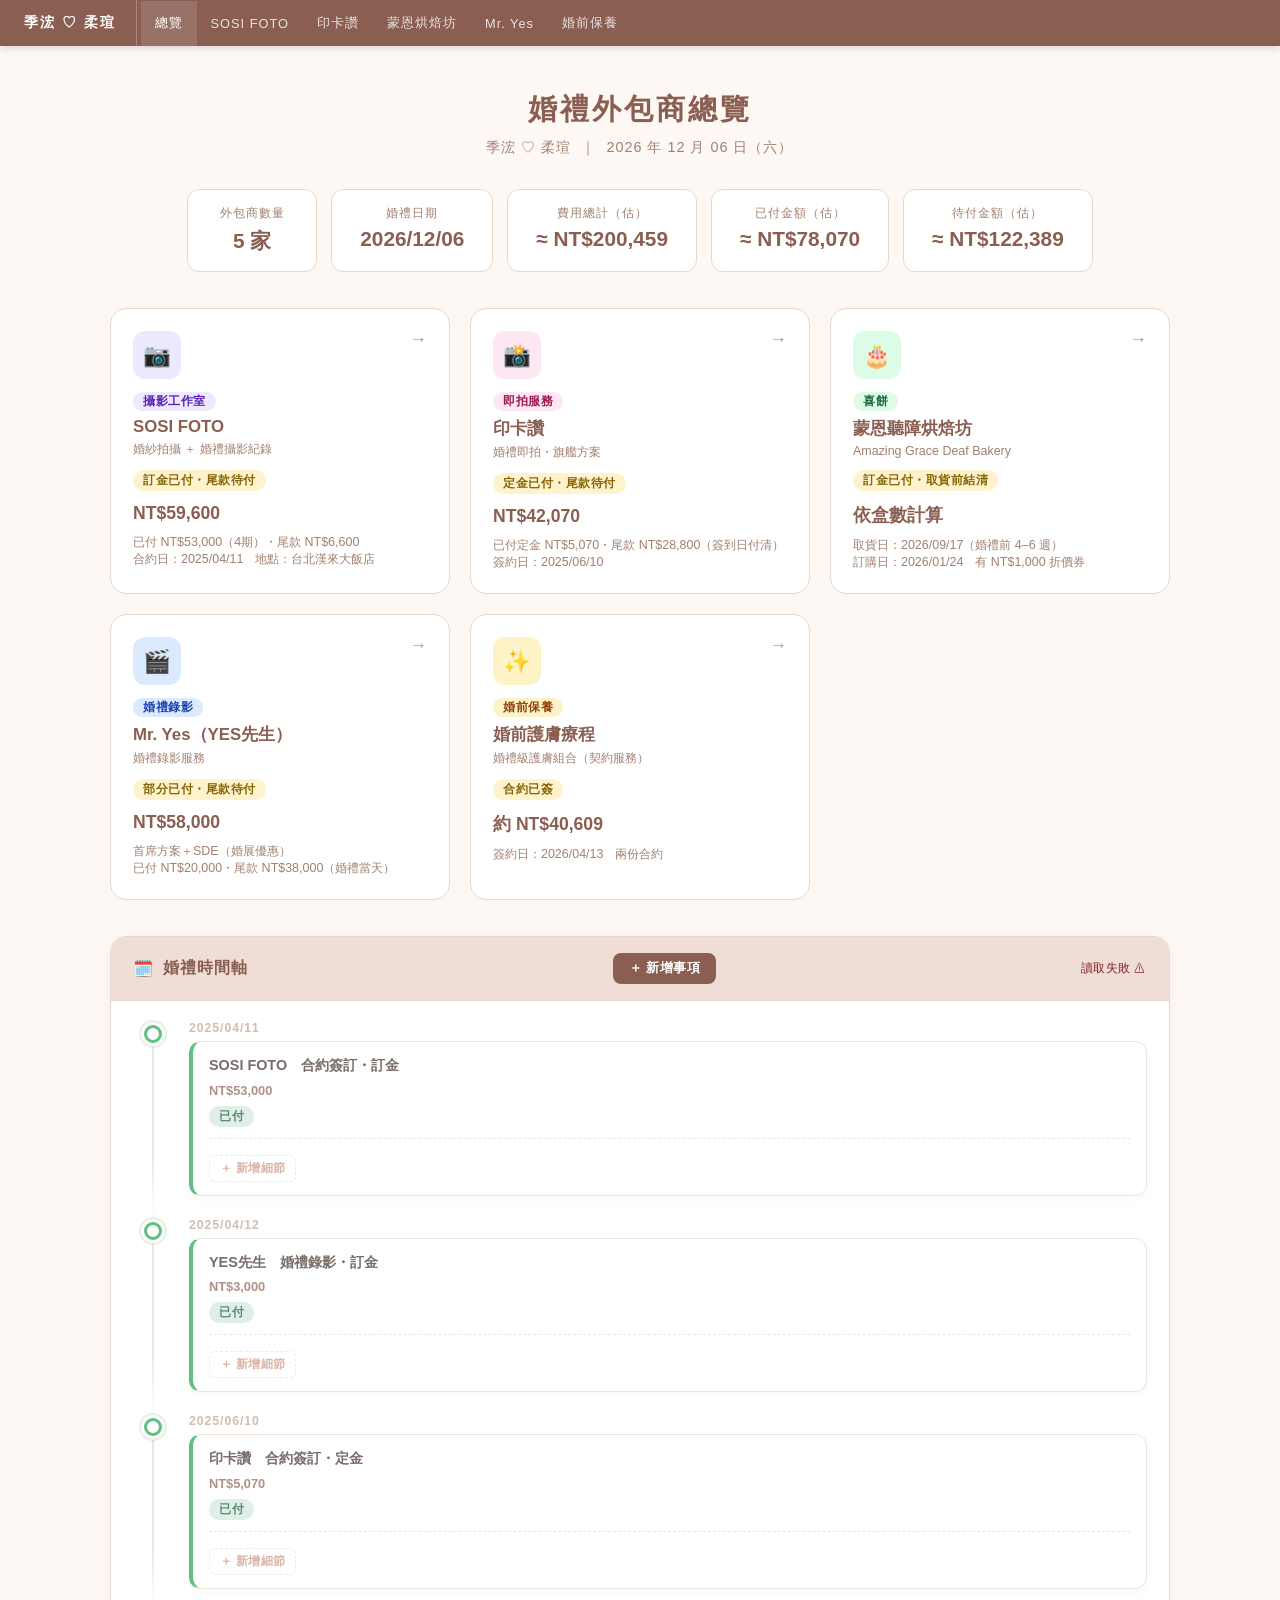
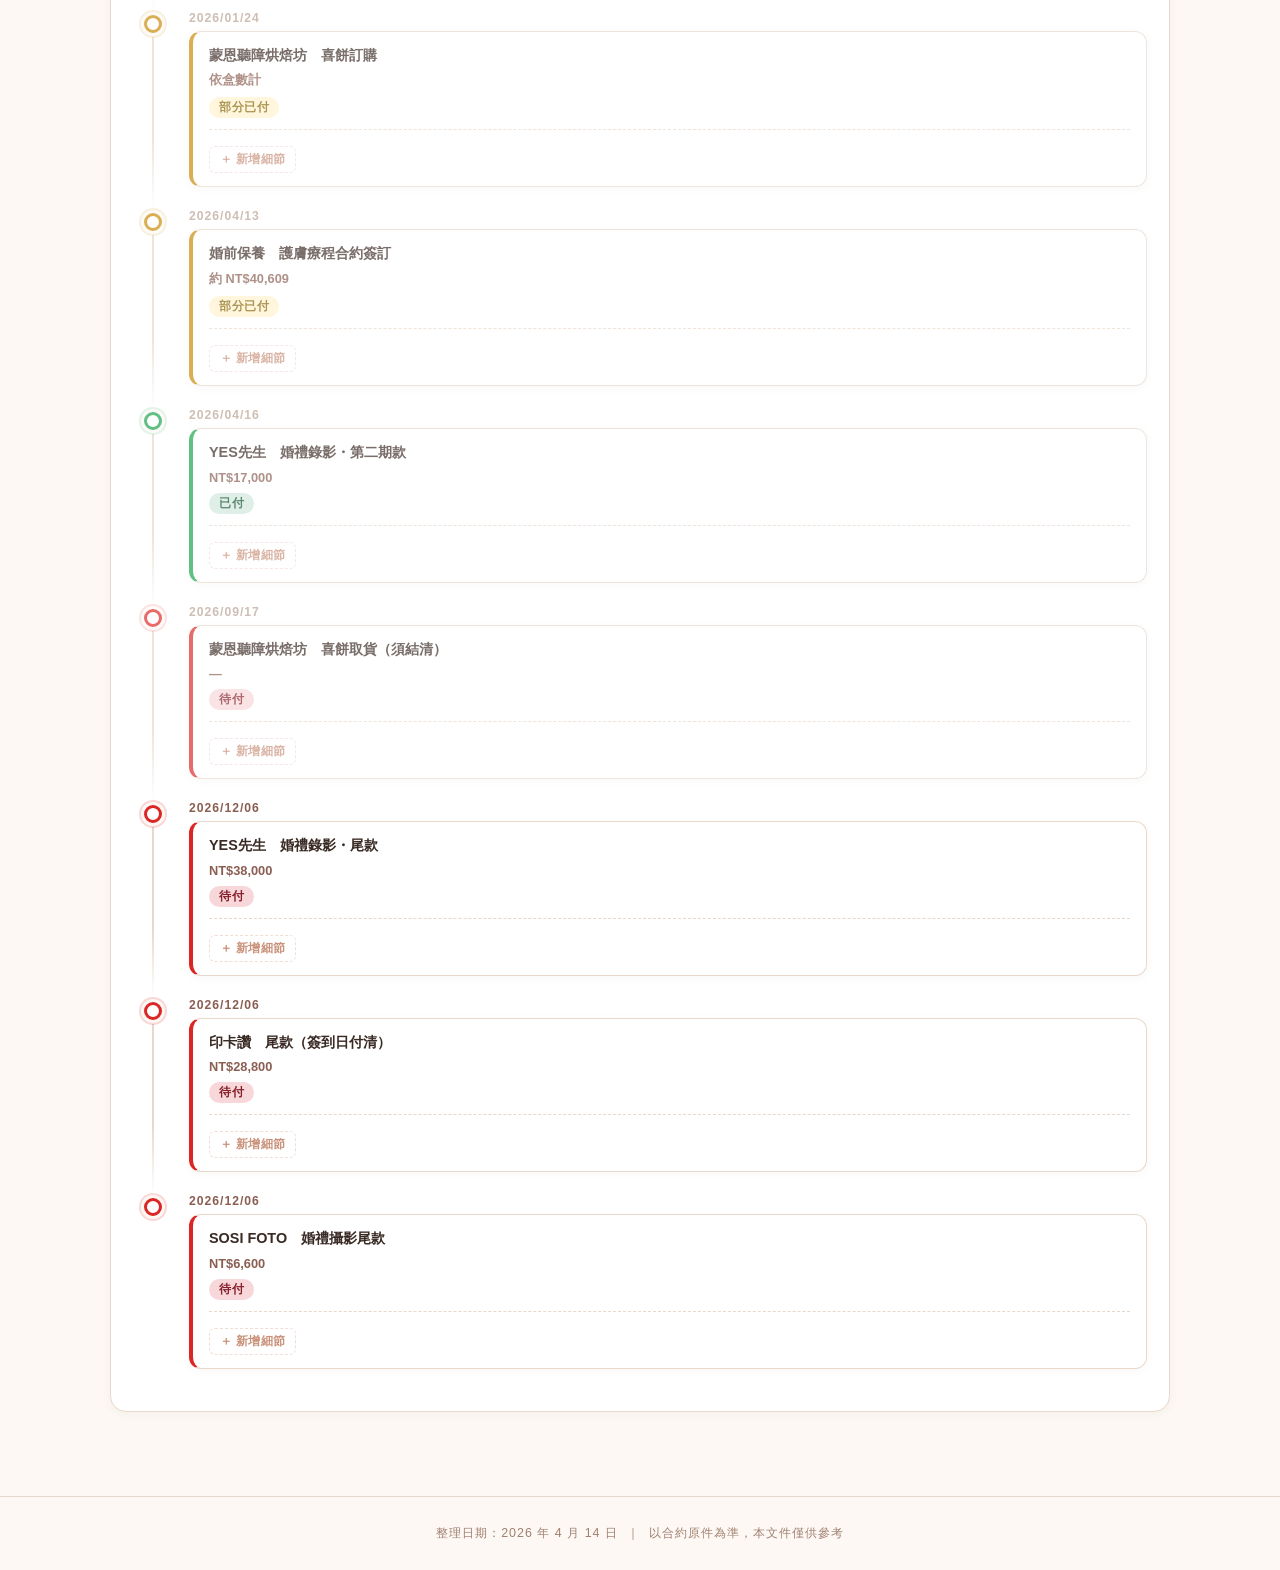
==== index.html @ a1647fda "Fix date normalization from Sheets, add showPicker for date input" ====
<!DOCTYPE html>
<html lang="zh-TW">
<head>
  <meta charset="UTF-8" />
  <meta name="viewport" content="width=device-width, initial-scale=1.0" />
  <title>婚禮外包商總覽</title>
  <link rel="stylesheet" href="style.css" />
</head>
<body>

<nav>
  <a class="nav-brand" href="index.html">季浤 ♡ 柔瑄</a>
  <a href="index.html" class="active">總覽</a>
  <a href="sosi.html">SOSI FOTO</a>
  <a href="inkajan.html">印卡讚</a>
  <a href="mongen.html">蒙恩烘焙坊</a>
  <a href="mryes.html">Mr. Yes</a>
  <a href="beauty.html">婚前保養</a>
</nav>

<div class="page-header">
  <h1>婚禮外包商總覽</h1>
  <p class="subtitle">季浤 ♡ 柔瑄 &nbsp;｜&nbsp; 2026 年 12 月 06 日（六）</p>
</div>

<div class="container-wide">

  <!-- 費用摘要 -->
  <div class="summary-bar">
    <div class="summary-card">
      <div class="s-label">外包商數量</div>
      <div class="s-value">5 家</div>
    </div>
    <div class="summary-card">
      <div class="s-label">婚禮日期</div>
      <div class="s-value">2026/12/06</div>
    </div>
    <div class="summary-card">
      <div class="s-label">費用總計（估）</div>
      <div class="s-value">≈ NT$200,459</div>
    </div>
    <div class="summary-card">
      <div class="s-label">已付金額（估）</div>
      <div class="s-value">≈ NT$78,070</div>
    </div>
    <div class="summary-card">
      <div class="s-label">待付金額（估）</div>
      <div class="s-value">≈ NT$122,389</div>
    </div>
  </div>

  <!-- 廠商卡片 -->
  <div class="vendor-grid">

    <a class="vendor-tile" href="sosi.html">
      <span class="tile-arrow">→</span>
      <div class="tile-icon" style="background:#ede9fe;">📷</div>
      <div class="tag tag-photo">攝影工作室</div>
      <h3>SOSI FOTO</h3>
      <div class="tile-cat">婚紗拍攝 ＋ 婚禮攝影紀錄</div>
      <span class="badge badge-partial">訂金已付・尾款待付</span>
      <div class="tile-amount" style="margin-top:12px;">NT$59,600</div>
      <div class="tile-note">
        已付 NT$53,000（4期）・尾款 NT$6,600<br />
        合約日：2025/04/11　地點：台北漢來大飯店
      </div>
    </a>

    <a class="vendor-tile" href="inkajan.html">
      <span class="tile-arrow">→</span>
      <div class="tile-icon" style="background:#fce7f3;">📸</div>
      <div class="tag tag-instant">即拍服務</div>
      <h3>印卡讚</h3>
      <div class="tile-cat">婚禮即拍・旗艦方案</div>
      <span class="badge badge-partial">定金已付・尾款待付</span>
      <div class="tile-amount" style="margin-top:12px;">NT$42,070</div>
      <div class="tile-note">
        已付定金 NT$5,070・尾款 NT$28,800（簽到日付清）<br />
        簽約日：2025/06/10
      </div>
    </a>

    <a class="vendor-tile" href="mongen.html">
      <span class="tile-arrow">→</span>
      <div class="tile-icon" style="background:#dcfce7;">🎂</div>
      <div class="tag tag-cake">喜餅</div>
      <h3>蒙恩聽障烘焙坊</h3>
      <div class="tile-cat">Amazing Grace Deaf Bakery</div>
      <span class="badge badge-partial">訂金已付・取貨前結清</span>
      <div class="tile-amount" style="margin-top:12px;">依盒數計算</div>
      <div class="tile-note">
        取貨日：2026/09/17（婚禮前 4–6 週）<br />
        訂購日：2026/01/24　有 NT$1,000 折價券
      </div>
    </a>

    <a class="vendor-tile" href="mryes.html">
      <span class="tile-arrow">→</span>
      <div class="tile-icon" style="background:#dbeafe;">🎬</div>
      <div class="tag tag-video">婚禮錄影</div>
      <h3>Mr. Yes（YES先生）</h3>
      <div class="tile-cat">婚禮錄影服務</div>
      <span class="badge badge-partial">部分已付・尾款待付</span>
      <div class="tile-amount" style="margin-top:12px;">NT$58,000</div>
      <div class="tile-note">
        首席方案＋SDE（婚展優惠）<br />
        已付 NT$20,000・尾款 NT$38,000（婚禮當天）
      </div>
    </a>

    <a class="vendor-tile" href="beauty.html">
      <span class="tile-arrow">→</span>
      <div class="tile-icon" style="background:#fef3c7;">✨</div>
      <div class="tag tag-beauty">婚前保養</div>
      <h3>婚前護膚療程</h3>
      <div class="tile-cat">婚禮級護膚組合（契約服務）</div>
      <span class="badge badge-partial">合約已簽</span>
      <div class="tile-amount" style="margin-top:12px;">約 NT$40,609</div>
      <div class="tile-note">
        簽約日：2026/04/13　兩份合約
      </div>
    </a>

  </div>

  <!-- 婚禮時間軸 -->
  <div class="card" style="margin-top:36px;" id="timeline-section">
    <div class="card-header" style="justify-content:space-between;flex-wrap:wrap;gap:8px;">
      <div style="display:flex;align-items:center;gap:10px;">
        <span>🗓️</span>
        <h2>婚禮時間軸</h2>
      </div>
      <button class="tl-add-btn" onclick="timelineAddNew()">＋ 新增事項</button>
      <span id="sync-status" style="font-size:.72rem;letter-spacing:.5px;color:var(--muted);"></span>
    </div>
    <div class="card-body">
      <div id="timeline-container"></div>
    </div>
  </div>

</div>

<footer>整理日期：2026 年 4 月 14 日 &nbsp;｜&nbsp; 以合約原件為準，本文件僅供參考</footer>

<script>
(function () {
  'use strict';

  var STORAGE_KEY = 'wedding_timeline_v1';

  var DEFAULT_EVENTS = [
    { id: 1,  date: '2025-04-11', title: 'SOSI FOTO　合約簽訂・訂金',           amount: 'NT$53,000',    status: 'paid'    },
    { id: 2,  date: '2025-04-12', title: 'YES先生　婚禮錄影・訂金',             amount: 'NT$3,000',     status: 'paid'    },
    { id: 3,  date: '2025-06-10', title: '印卡讚　合約簽訂・定金',              amount: 'NT$5,070',     status: 'paid'    },
    { id: 4,  date: '2026-01-24', title: '蒙恩聽障烘焙坊　喜餅訂購',           amount: '依盒數計',     status: 'partial' },
    { id: 5,  date: '2026-04-13', title: '婚前保養　護膚療程合約簽訂',          amount: '約 NT$40,609', status: 'partial' },
    { id: 6,  date: '2026-04-16', title: 'YES先生　婚禮錄影・第二期款',         amount: 'NT$17,000',    status: 'paid'    },
    { id: 7,  date: '2026-09-17', title: '蒙恩聽障烘焙坊　喜餅取貨（須結清）', amount: '—',            status: 'pending' },
    { id: 8,  date: '2026-12-06', title: 'YES先生　婚禮錄影・尾款',            amount: 'NT$38,000',    status: 'pending' },
    { id: 9,  date: '2026-12-06', title: '印卡讚　尾款（簽到日付清）',          amount: 'NT$28,800',    status: 'pending' },
    { id: 10, date: '2026-12-06', title: 'SOSI FOTO　婚禮攝影尾款',            amount: 'NT$6,600',     status: 'pending' },
  ];

  var STATUS_MAP = {
    paid:    { label: '已付',     cls: 'badge-paid'    },
    partial: { label: '部分已付', cls: 'badge-partial' },
    pending: { label: '待付',     cls: 'badge-pending' },
    note:    { label: '備註',     cls: 'badge-note'    },
  };

  var pendingNew = null;

  var SCRIPT_URL = 'https://script.google.com/macros/s/AKfycbxHaRKuoe1wRKKYTF-LwadJBg3wIM1h0mZ3smAMsU3VuepApKTxG3rJUP5U1eu8fMTMGQ/exec';

  function jsonp(url, cb) {
    var name = '_wt' + Date.now();
    var s = document.createElement('script');
    s.src = url + (url.indexOf('?') >= 0 ? '&' : '?') + 'callback=' + name;
    window[name] = function (data) {
      try { document.head.removeChild(s); } catch (e) {}
      delete window[name];
      cb(null, data);
    };
    s.onerror = function () {
      try { document.head.removeChild(s); } catch (e) {}
      delete window[name];
      cb(new Error('network'), null);
    };
    document.head.appendChild(s);
  }

  function setSyncStatus(msg, isErr) {
    var el = document.getElementById('sync-status');
    if (!el) return;
    el.textContent = msg;
    el.style.color = isErr ? 'var(--red)' : 'var(--muted)';
  }

  function loadFromSheets(cb) {
    setSyncStatus('載入中…');
    jsonp(SCRIPT_URL + '?action=read', function (err, data) {
      if (err || !data || !data.ok) { setSyncStatus('讀取失敗 ⚠', true); cb(null); }
      else { setSyncStatus(''); cb(data.events); }
    });
  }

  function syncToSheets(events) {
    setSyncStatus('同步中…');
    var encoded = encodeURIComponent(JSON.stringify(events));
    jsonp(SCRIPT_URL + '?action=write&data=' + encoded, function (err, data) {
      if (err || !data || !data.ok) { setSyncStatus('同步失敗 ⚠', true); }
      else { setSyncStatus('已同步 ✓'); setTimeout(function () { setSyncStatus(''); }, 2500); }
    });
  }

  function loadEvents() {
    try { var r = localStorage.getItem(STORAGE_KEY); return r ? JSON.parse(r) : null; }
    catch (e) { return null; }
  }

  function saveEvents(events) {
    localStorage.setItem(STORAGE_KEY, JSON.stringify(events));
    syncToSheets(events);
  }

  function getEvents() {
    return loadEvents() || JSON.parse(JSON.stringify(DEFAULT_EVENTS));
  }

  function esc(s) {
    return String(s)
      .replace(/&/g, '&amp;').replace(/</g, '&lt;').replace(/>/g, '&gt;')
      .replace(/"/g, '&quot;').replace(/'/g, '&#39;');
  }

  function fmtDate(d) { return String(d || '').slice(0, 10).replace(/-/g, '/'); }

  function renderTodos(ev) {
    var items = (ev.todos || []).map(function (t) {
      return (
        '<div class="tl-todo-item" data-tid="' + t.id + '">' +
          '<input type="checkbox" class="tl-todo-cb"' + (t.done ? ' checked' : '') + ' onchange="todoToggle(this)">' +
          '<span class="tl-todo-text' + (t.done ? ' tl-done' : '') + '" ondblclick="todoStartEdit(this,event)">' + esc(t.text) + '</span>' +
          '<button class="tl-todo-del" onclick="todoDelete(this)" title="刪除">✕</button>' +
        '</div>'
      );
    }).join('');
    return (
      '<div class="tl-todos">' +
        items +
        '<div class="tl-todo-add-row">' +
          '<button class="tl-todo-add-btn" onclick="todoShowInput(this)">＋ 新增細節</button>' +
          '<div class="tl-todo-add-form" style="display:none;">' +
            '<input class="tl-todo-inp" placeholder="輸入細節，按 Enter 儲存" onkeydown="todoInputKey(event,this)">' +
            '<button class="tl-todo-add-confirm" onclick="todoConfirmAdd(this)">✓</button>' +
          '</div>' +
        '</div>' +
      '</div>'
    );
  }

  function renderItem(ev, editMode) {
    var s = STATUS_MAP[ev.status] || STATUS_MAP.note;
    var today = new Date().toISOString().slice(0, 10);
    var isPast = ev.date < today;
    var isToday = ev.date === today;
    var dotCls = 'tl-dot-' + (ev.status || 'note');
    var dateCls = 'tl-date-label' + (isPast ? ' tl-past' : '');
    var todayTag = isToday ? '<span class="tl-today-tag">今日</span>' : '';

    var selectOpts = Object.keys(STATUS_MAP).map(function (k) {
      return '<option value="' + k + '"' + (ev.status === k ? ' selected' : '') + '>' + STATUS_MAP[k].label + '</option>';
    }).join('');

    var viewStyle = editMode ? ' style="display:none;"' : '';
    var editStyle = editMode ? '' : ' style="display:none;"';

    return (
      '<div class="tl-item' + (isPast ? ' tl-item-past' : '') + '" data-id="' + esc(String(ev.id)) + '">' +
        '<div class="tl-left">' +
          '<div class="tl-dot ' + dotCls + '"></div>' +
          '<div class="tl-line"></div>' +
        '</div>' +
        '<div class="tl-right">' +
          '<div class="' + dateCls + '">' + fmtDate(ev.date) + todayTag + '</div>' +
          '<div class="tl-card tl-card-' + (ev.status || 'note') + '">' +
            '<div class="tl-view"' + viewStyle + '>' +
              '<div class="tl-title-row">' +
                '<span class="tl-title-text">' + esc(ev.title) + '</span>' +
                '<div class="tl-btns">' +
                  '<button class="tl-btn-icon" onclick="timelineEdit(this)" title="編輯">✏️</button>' +
                  '<button class="tl-btn-icon" onclick="timelineDelete(this)" title="刪除">🗑️</button>' +
                '</div>' +
              '</div>' +
              (ev.amount ? '<div class="tl-amount-text">' + esc(ev.amount) + '</div>' : '') +
              '<span class="badge ' + s.cls + '">' + s.label + '</span>' +
              renderTodos(ev) +
            '</div>' +
            '<div class="tl-edit"' + editStyle + '>' +
              '<div class="tl-edit-grid">' +
                '<label>日期</label>' +
                '<input type="date" class="tl-inp" data-field="date" value="' + esc(String(ev.date || '').slice(0, 10)) + '" />' +
                '<label>事項</label>' +
                '<input type="text" class="tl-inp" data-field="title" value="' + esc(ev.title) + '" placeholder="事項說明" />' +
                '<label>金額</label>' +
                '<input type="text" class="tl-inp" data-field="amount" value="' + esc(ev.amount || '') + '" placeholder="NT$0（可留空）" />' +
                '<label>狀態</label>' +
                '<select class="tl-inp" data-field="status">' + selectOpts + '</select>' +
              '</div>' +
              '<div class="tl-edit-actions">' +
                '<button class="tl-btn-save" onclick="timelineSave(this)">儲存</button>' +
                '<button class="tl-btn-cancel" onclick="timelineCancelEdit(this)">取消</button>' +
              '</div>' +
            '</div>' +
          '</div>' +
        '</div>' +
      '</div>'
    );
  }

  function renderTimeline() {
    var container = document.getElementById('timeline-container');
    if (!container) return;
    var events = getEvents().sort(function (a, b) { return a.date.localeCompare(b.date); });
    var all = events.concat(pendingNew ? [pendingNew] : []);
    if (all.length === 0) {
      container.innerHTML = '<p style="color:var(--muted);text-align:center;padding:24px 0;">尚無事項，點擊「＋ 新增事項」開始</p>';
      return;
    }
    container.innerHTML = all.map(function (ev) { return renderItem(ev, ev.id === '__new__'); }).join('');
  }

  window.timelineEdit = function (btn) {
    var item = btn.closest('.tl-item');
    item.querySelector('.tl-view').style.display = 'none';
    item.querySelector('.tl-edit').style.display = 'block';
  };

  window.timelineCancelEdit = function (btn) {
    var item = btn.closest('.tl-item');
    if (item.dataset.id === '__new__') { pendingNew = null; renderTimeline(); return; }
    item.querySelector('.tl-view').style.display = '';
    item.querySelector('.tl-edit').style.display = 'none';
  };

  window.timelineSave = function (btn) {
    var item = btn.closest('.tl-item');
    var id = item.dataset.id;
    var fields = {};
    item.querySelectorAll('.tl-inp').forEach(function (inp) { fields[inp.dataset.field] = inp.value.trim(); });
    if (!fields.date || !fields.title) { alert('請填寫日期和事項名稱'); return; }
    var events = getEvents();
    if (id === '__new__') {
      events.push({ id: Date.now(), date: fields.date, title: fields.title, amount: fields.amount, status: fields.status });
      pendingNew = null;
    } else {
      var numId = Number(id);
      var idx = -1;
      for (var i = 0; i < events.length; i++) { if (events[i].id === numId) { idx = i; break; } }
      if (idx >= 0) events[idx] = Object.assign({}, events[idx], fields);
    }
    saveEvents(events);
    renderTimeline();
  };

  window.timelineDelete = function (btn) {
    if (!confirm('確定要刪除這個事項？')) return;
    var item = btn.closest('.tl-item');
    var numId = Number(item.dataset.id);
    saveEvents(getEvents().filter(function (e) { return e.id !== numId; }));
    renderTimeline();
  };

  window.timelineAddNew = function () {
    if (pendingNew) return;
    pendingNew = { id: '__new__', date: new Date().toISOString().slice(0, 10), title: '', amount: '', status: 'note' };
    renderTimeline();
    setTimeout(function () {
      var item = document.querySelector('.tl-item[data-id="__new__"]');
      if (item) {
        item.scrollIntoView({ behavior: 'smooth', block: 'center' });
        var first = item.querySelector('.tl-inp');
        if (first) first.focus();
      }
    }, 50);
  };

  window.todoToggle = function (cb) {
    var item = cb.closest('.tl-todo-item');
    var eventId = Number(cb.closest('.tl-item').dataset.id);
    var todoId = Number(item.dataset.tid);
    var events = getEvents();
    var ev = events.find(function (e) { return e.id === eventId; });
    if (ev && ev.todos) {
      var t = ev.todos.find(function (t) { return t.id === todoId; });
      if (t) { t.done = cb.checked; saveEvents(events); }
    }
    var span = item.querySelector('.tl-todo-text');
    cb.checked ? span.classList.add('tl-done') : span.classList.remove('tl-done');
  };

  window.todoDelete = function (btn) {
    var item = btn.closest('.tl-todo-item');
    var eventId = Number(btn.closest('.tl-item').dataset.id);
    var todoId = Number(item.dataset.tid);
    var events = getEvents();
    var ev = events.find(function (e) { return e.id === eventId; });
    if (ev && ev.todos) {
      ev.todos = ev.todos.filter(function (t) { return t.id !== todoId; });
      saveEvents(events);
      item.remove();
    }
  };

  window.todoShowInput = function (btn) {
    var row = btn.closest('.tl-todo-add-row');
    btn.style.display = 'none';
    row.querySelector('.tl-todo-add-form').style.display = 'flex';
    row.querySelector('.tl-todo-inp').focus();
  };

  window.todoInputKey = function (e, inp) {
    if (e.key === 'Enter') { e.preventDefault(); todoConfirmAdd(inp.nextElementSibling); }
    if (e.key === 'Escape') {
      var row = inp.closest('.tl-todo-add-row');
      inp.value = '';
      row.querySelector('.tl-todo-add-form').style.display = 'none';
      row.querySelector('.tl-todo-add-btn').style.display = '';
    }
  };

  window.todoConfirmAdd = function (btn) {
    var form = btn.closest('.tl-todo-add-form');
    var row = form.closest('.tl-todo-add-row');
    var todosDiv = form.closest('.tl-todos');
    var inp = form.querySelector('.tl-todo-inp');
    var text = inp.value.trim();
    if (!text) { inp.focus(); return; }
    var eventId = Number(btn.closest('.tl-item').dataset.id);
    var events = getEvents();
    var ev = events.find(function (e) { return e.id === eventId; });
    if (!ev) return;
    if (!ev.todos) ev.todos = [];
    var newId = Date.now();
    ev.todos.push({ id: newId, text: text, done: false });
    saveEvents(events);
    var newEl = document.createElement('div');
    newEl.className = 'tl-todo-item';
    newEl.dataset.tid = newId;
    newEl.innerHTML = (
      '<input type="checkbox" class="tl-todo-cb" onchange="todoToggle(this)">' +
      '<span class="tl-todo-text" ondblclick="todoStartEdit(this,event)">' + esc(text) + '</span>' +
      '<button class="tl-todo-del" onclick="todoDelete(this)" title="刪除">✕</button>'
    );
    todosDiv.insertBefore(newEl, row);
    inp.value = '';
    form.style.display = 'none';
    row.querySelector('.tl-todo-add-btn').style.display = '';
  };

  window.todoStartEdit = function (span, e) {
    e.preventDefault();
    if (span.querySelector('input')) return;
    var orig = span.textContent;
    span.textContent = '';
    var inp = document.createElement('input');
    inp.className = 'tl-todo-edit-inp';
    inp.value = orig;
    span.appendChild(inp);
    inp.focus();
    inp.select();
    function commit() {
      var val = inp.value.trim() || orig;
      if (val !== orig) {
        var todoId = Number(span.closest('.tl-todo-item').dataset.tid);
        var eventId = Number(span.closest('.tl-item').dataset.id);
        var events = getEvents();
        var ev = events.find(function (e) { return e.id === eventId; });
        if (ev && ev.todos) {
          var t = ev.todos.find(function (t) { return t.id === todoId; });
          if (t) { t.text = val; saveEvents(events); }
        }
      }
      span.textContent = val;
    }
    inp.addEventListener('blur', commit);
    inp.addEventListener('keydown', function (ev) {
      if (ev.key === 'Enter') { ev.preventDefault(); inp.blur(); }
      if (ev.key === 'Escape') { inp.removeEventListener('blur', commit); span.textContent = orig; }
    });
  };

  document.addEventListener('DOMContentLoaded', function () {
    renderTimeline();

    document.getElementById('timeline-container').addEventListener('click', function (e) {
      if (e.target.matches('input[type="date"]')) {
        try { e.target.showPicker(); } catch (ex) {}
      }
    });

    loadFromSheets(function (sheetsEvents) {
      if (sheetsEvents === null) return;
      if (!sheetsEvents.length) { syncToSheets(getEvents()); return; }
      var normalized = sheetsEvents.map(function (ev) {
        return Object.assign({}, ev, { date: String(ev.date || '').slice(0, 10) });
      });
      localStorage.setItem(STORAGE_KEY, JSON.stringify(normalized));
      renderTimeline();
    });
  });
})();
</script>
</body>
</html>
---- style.css ----
/* ===== 婚禮外包商整理 — 共用樣式 ===== */
*, *::before, *::after { box-sizing: border-box; margin: 0; padding: 0; }

:root {
  --rose:    #c9927a;
  --rose-dk: #8b5e52;
  --rose-lt: #f0ddd6;
  --cream:   #fdf8f4;
  --card-bg: #ffffff;
  --border:  #e8d8cc;
  --text:    #3a2a24;
  --muted:   #a08070;
  --green:   #0f5132;
  --green-bg:#d1e7dd;
  --red:     #842029;
  --red-bg:  #f8d7da;
  --yellow:  #856404;
  --yellow-bg:#fff3cd;
}

body {
  font-family: "Noto Sans TC", "Microsoft JhengHei", "PingFang TC", sans-serif;
  background: var(--cream);
  color: var(--text);
  min-height: 100vh;
}

/* ── NAV ── */
nav {
  background: var(--rose-dk);
  padding: 0 24px;
  display: flex;
  align-items: center;
  flex-wrap: wrap;
  gap: 0;
  position: sticky;
  top: 0;
  z-index: 100;
  box-shadow: 0 2px 8px rgba(0,0,0,.15);
}

nav .nav-brand {
  color: #fff;
  font-size: .85rem;
  font-weight: 700;
  letter-spacing: 2px;
  padding: 14px 20px 14px 0;
  border-right: 1px solid rgba(255,255,255,.25);
  margin-right: 4px;
  white-space: nowrap;
  text-decoration: none;
}

nav a {
  color: rgba(255,255,255,.82);
  text-decoration: none;
  font-size: .8rem;
  padding: 14px 14px;
  letter-spacing: 1px;
  transition: color .15s, background .15s;
  white-space: nowrap;
}

nav a:hover, nav a.active {
  color: #fff;
  background: rgba(255,255,255,.12);
}

/* ── PAGE HEADER ── */
.page-header {
  text-align: center;
  padding: 44px 20px 32px;
}

.page-header .vendor-icon {
  width: 64px; height: 64px;
  border-radius: 50%;
  display: flex; align-items: center; justify-content: center;
  font-size: 1.6rem;
  margin: 0 auto 16px;
}

.page-header h1 {
  font-size: 1.8rem;
  color: var(--rose-dk);
  letter-spacing: 3px;
  margin-bottom: 8px;
}

.page-header .subtitle {
  color: var(--muted);
  font-size: .9rem;
  letter-spacing: 1px;
}

/* ── CONTAINER ── */
.container {
  max-width: 900px;
  margin: 0 auto;
  padding: 0 20px 60px;
}

.container-wide {
  max-width: 1100px;
  margin: 0 auto;
  padding: 0 20px 60px;
}

/* ── CARDS ── */
.card {
  background: var(--card-bg);
  border: 1px solid var(--border);
  border-radius: 16px;
  overflow: hidden;
  margin-bottom: 24px;
  box-shadow: 0 2px 8px rgba(139,94,82,.06);
}

.card-header {
  background: var(--rose-lt);
  padding: 16px 22px;
  border-bottom: 1px solid var(--border);
  display: flex;
  align-items: center;
  gap: 10px;
}

.card-header h2 {
  font-size: 1rem;
  color: var(--rose-dk);
  letter-spacing: 1px;
}

.card-body { padding: 20px 22px; }

/* ── INFO ROWS ── */
.info-grid {
  display: grid;
  grid-template-columns: 90px 1fr;
  row-gap: 10px;
  column-gap: 12px;
}

.info-label {
  color: var(--muted);
  font-size: .8rem;
  padding-top: 1px;
}

.info-value {
  font-size: .88rem;
  line-height: 1.6;
  color: var(--text);
}

.info-value strong { color: var(--rose-dk); }

hr.dashed {
  border: none;
  border-top: 1px dashed var(--border);
  margin: 16px 0;
}

/* ── PACKAGE BOX ── */
.pkg {
  background: #fff9f6;
  border-left: 3px solid var(--rose);
  border-radius: 0 8px 8px 0;
  padding: 12px 16px;
  margin-bottom: 12px;
  font-size: .84rem;
  line-height: 1.75;
  color: #555;
}

.pkg .pkg-title {
  font-weight: 700;
  color: var(--rose-dk);
  margin-bottom: 5px;
  font-size: .9rem;
}

.pkg .pkg-price {
  display: inline-block;
  background: var(--rose-dk);
  color: #fff;
  font-size: .78rem;
  padding: 2px 10px;
  border-radius: 20px;
  margin-bottom: 8px;
  font-weight: 600;
}

/* ── PRICE TABLE ── */
.price-box {
  background: var(--cream);
  border-radius: 10px;
  padding: 16px 18px;
  margin-top: 16px;
}

.price-row {
  display: flex;
  justify-content: space-between;
  font-size: .86rem;
  padding: 5px 0;
  color: #555;
}

.price-row.total {
  font-weight: 700;
  font-size: .95rem;
  color: var(--rose-dk);
  border-top: 1px solid var(--border);
  margin-top: 6px;
  padding-top: 10px;
}

.price-row.paid   { color: var(--green); }
.price-row.remain { color: var(--red); font-weight: 600; }
.price-row.strike span:last-child { text-decoration: line-through; color: var(--muted); }

/* ── BADGE ── */
.badge {
  display: inline-block;
  font-size: .72rem;
  font-weight: 600;
  padding: 3px 10px;
  border-radius: 20px;
  letter-spacing: .5px;
}

.badge-partial  { background: var(--yellow-bg); color: var(--yellow); }
.badge-paid     { background: var(--green-bg);  color: var(--green);  }
.badge-pending  { background: var(--red-bg);    color: var(--red);    }

/* ── TAG (category) ── */
.tag {
  display: inline-block;
  font-size: .72rem;
  font-weight: 600;
  padding: 2px 10px;
  border-radius: 20px;
  letter-spacing: .5px;
  margin-bottom: 6px;
}

.tag-photo   { background:#ede9fe; color:#5b21b6; }
.tag-instant { background:#fce7f3; color:#9d174d; }
.tag-video   { background:#dbeafe; color:#1e40af; }
.tag-cake    { background:#dcfce7; color:#166534; }
.tag-beauty  { background:#fef3c7; color:#92400e; }

/* ── OVERVIEW GRID ── */
.vendor-grid {
  display: grid;
  grid-template-columns: repeat(auto-fill, minmax(300px, 1fr));
  gap: 20px;
  margin-top: 8px;
}

.vendor-tile {
  background: var(--card-bg);
  border: 1px solid var(--border);
  border-radius: 16px;
  padding: 22px;
  text-decoration: none;
  color: var(--text);
  transition: box-shadow .2s, transform .2s;
  display: block;
}

.vendor-tile:hover {
  box-shadow: 0 6px 20px rgba(139,94,82,.14);
  transform: translateY(-2px);
}

.vendor-tile .tile-icon {
  width: 48px; height: 48px;
  border-radius: 12px;
  display: flex; align-items: center; justify-content: center;
  font-size: 1.4rem;
  margin-bottom: 12px;
}

.vendor-tile h3 {
  font-size: 1.05rem;
  color: var(--rose-dk);
  margin-bottom: 4px;
}

.vendor-tile .tile-cat {
  font-size: .78rem;
  color: var(--muted);
  margin-bottom: 12px;
}

.vendor-tile .tile-amount {
  font-size: 1.1rem;
  font-weight: 700;
  color: var(--rose-dk);
  margin-bottom: 4px;
}

.vendor-tile .tile-note {
  font-size: .78rem;
  color: var(--muted);
  margin-top: 10px;
}

.vendor-tile .tile-arrow {
  float: right;
  color: var(--rose);
  font-size: 1.1rem;
  margin-top: -2px;
}

/* ── SUMMARY BAR (overview) ── */
.summary-bar {
  display: flex;
  flex-wrap: wrap;
  gap: 14px;
  justify-content: center;
  margin: 0 0 36px;
}

.summary-card {
  background: var(--card-bg);
  border: 1px solid var(--border);
  border-radius: 12px;
  padding: 16px 28px;
  text-align: center;
  min-width: 130px;
}

.summary-card .s-label {
  font-size: .72rem;
  color: var(--muted);
  letter-spacing: 1px;
  margin-bottom: 6px;
}

.summary-card .s-value {
  font-size: 1.3rem;
  font-weight: 700;
  color: var(--rose-dk);
}

/* ── LIST ── */
ul.checklist {
  list-style: none;
  margin: 0;
  padding: 0;
}

ul.checklist li {
  font-size: .84rem;
  padding: 4px 0;
  color: #555;
  display: flex;
  gap: 8px;
}

ul.checklist li::before { content: "・"; color: var(--rose); flex-shrink: 0; }

/* ── TIMELINE ── */
.tl-add-btn {
  background: var(--rose-dk); color: #fff; border: none; border-radius: 8px;
  padding: 7px 16px; font-size: .8rem; cursor: pointer; font-family: inherit;
  font-weight: 600; letter-spacing: .5px; transition: background .15s;
}
.tl-add-btn:hover { background: var(--rose); }

.tl-item { display: flex; position: relative; }
.tl-item-past { opacity: 0.68; }

.tl-left {
  display: flex; flex-direction: column; align-items: center;
  width: 40px; flex-shrink: 0; padding-top: 4px;
}

.tl-dot {
  width: 18px; height: 18px; border-radius: 50%; border: 3px solid;
  background: #fff; flex-shrink: 0; z-index: 1;
  transition: transform .2s;
}
.tl-item:hover .tl-dot { transform: scale(1.25); }

.tl-dot-paid    { border-color: #16a34a; box-shadow: 0 0 0 3px var(--cream), 0 0 0 5px rgba(22,163,74,.18); }
.tl-dot-partial { border-color: #ca8a04; box-shadow: 0 0 0 3px var(--cream), 0 0 0 5px rgba(202,138,4,.18); }
.tl-dot-pending { border-color: #dc2626; box-shadow: 0 0 0 3px var(--cream), 0 0 0 5px rgba(220,38,38,.18); }
.tl-dot-note    { border-color: #6366f1; box-shadow: 0 0 0 3px var(--cream), 0 0 0 5px rgba(99,102,241,.18); }

.tl-line {
  width: 2px;
  background: linear-gradient(to bottom, var(--border) 60%, transparent);
  flex: 1; min-height: 20px; margin-top: 4px;
}
.tl-item:last-child .tl-line { display: none; }

.tl-right { flex: 1; padding: 0 0 22px 16px; }

.tl-date-label {
  font-size: .76rem; font-weight: 700; letter-spacing: 1px;
  margin-bottom: 6px; display: flex; align-items: center; gap: 6px;
  color: var(--rose-dk);
}
.tl-date-label.tl-past { color: #b8a090; }

.tl-today-tag {
  display: inline-flex; align-items: center;
  background: var(--rose); color: #fff;
  font-size: .63rem; padding: 2px 8px; border-radius: 10px;
  font-weight: 700; letter-spacing: .5px;
  animation: tl-pulse 2s ease-in-out infinite;
}
@keyframes tl-pulse {
  0%, 100% { opacity: 1; transform: scale(1); }
  50%       { opacity: .75; transform: scale(.95); }
}

.tl-card {
  background: var(--card-bg);
  border: 1px solid var(--border);
  border-left: 4px solid var(--border);
  border-radius: 12px; padding: 13px 16px;
  box-shadow: 0 2px 8px rgba(139,94,82,.05);
  transition: box-shadow .2s, transform .2s;
}
.tl-item:hover .tl-card {
  box-shadow: 0 6px 20px rgba(139,94,82,.12);
  transform: translateX(3px);
}

.tl-card-paid    { border-left-color: #16a34a; }
.tl-card-partial { border-left-color: #ca8a04; }
.tl-card-pending { border-left-color: #dc2626; }
.tl-card-note    { border-left-color: #6366f1; }

.tl-title-row {
  display: flex; justify-content: space-between;
  align-items: flex-start; gap: 8px; margin-bottom: 6px;
}
.tl-title-text { font-size: .9rem; font-weight: 600; color: var(--text); line-height: 1.5; }

.tl-amount-text { font-size: .8rem; color: var(--rose-dk); font-weight: 700; margin-bottom: 8px; }

.tl-btns { display: flex; gap: 2px; flex-shrink: 0; margin-top: -4px; }

.tl-btn-icon {
  background: none; border: none; cursor: pointer; font-size: .82rem;
  padding: 4px 6px; border-radius: 6px;
  opacity: 0; transition: opacity .15s, background .15s; line-height: 1;
}
.tl-item:hover .tl-btn-icon { opacity: 0.45; }
.tl-btn-icon:hover { opacity: 1 !important; background: var(--rose-lt); }

.tl-edit { padding-top: 2px; }

.tl-edit-grid {
  display: grid; grid-template-columns: 52px 1fr;
  gap: 8px 10px; align-items: center; margin-bottom: 12px;
}
.tl-edit-grid label { font-size: .75rem; color: var(--muted); text-align: right; }

.tl-inp {
  border: 1px solid var(--border); border-radius: 7px;
  padding: 6px 10px; font-size: .82rem; color: var(--text);
  font-family: inherit; background: #fff; width: 100%;
  transition: border-color .15s, box-shadow .15s;
}
.tl-inp:focus { outline: none; border-color: var(--rose); box-shadow: 0 0 0 3px rgba(201,146,122,.18); }

.tl-edit-actions { display: flex; gap: 8px; justify-content: flex-end; }

.tl-btn-save, .tl-btn-cancel {
  border: none; border-radius: 7px; padding: 7px 18px;
  font-size: .8rem; cursor: pointer; font-family: inherit;
  font-weight: 600; transition: background .15s;
}
.tl-btn-save { background: var(--rose-dk); color: #fff; }
.tl-btn-save:hover { background: var(--rose); }
.tl-btn-cancel { background: var(--cream); color: var(--muted); border: 1px solid var(--border); }
.tl-btn-cancel:hover { color: var(--text); border-color: var(--rose); }

.badge-note { background: #e0e7ff; color: #4338ca; }

/* ── TODOS ── */
.tl-todos { margin-top: 11px; border-top: 1px dashed var(--border); padding-top: 9px; }

.tl-todo-item {
  display: flex; align-items: center; gap: 8px;
  padding: 4px 0; position: relative;
}

.tl-todo-cb {
  width: 15px; height: 15px; flex-shrink: 0;
  cursor: pointer; accent-color: var(--rose-dk);
}

.tl-todo-text {
  font-size: .82rem; color: var(--text); line-height: 1.5;
  flex: 1; word-break: break-all; cursor: default; transition: color .15s;
}
.tl-todo-text.tl-done { text-decoration: line-through; color: var(--muted); }

.tl-todo-edit-inp {
  border: none; border-bottom: 1px solid var(--rose);
  outline: none; font-size: .82rem; font-family: inherit;
  color: var(--text); background: transparent; width: 100%; padding: 0;
}

.tl-todo-del {
  background: none; border: none; cursor: pointer;
  color: var(--muted); font-size: .68rem; padding: 2px 5px;
  border-radius: 4px; opacity: 0; transition: opacity .15s, background .15s;
  flex-shrink: 0; line-height: 1;
}
.tl-todo-item:hover .tl-todo-del { opacity: 1; }
.tl-todo-del:hover { color: var(--red); background: var(--red-bg); }

.tl-todo-add-row { margin-top: 7px; }

.tl-todo-add-btn {
  background: none; border: 1px dashed var(--rose-lt); cursor: pointer;
  color: var(--rose); font-size: .76rem; padding: 4px 10px;
  border-radius: 6px; font-family: inherit; font-weight: 600; letter-spacing: .3px;
  transition: color .15s, border-color .15s, background .15s;
  display: inline-flex; align-items: center; gap: 2px;
}
.tl-todo-add-btn:hover { color: var(--rose-dk); border-color: var(--rose); background: var(--rose-lt); }

.tl-todo-add-form { display: flex; gap: 6px; align-items: center; margin-top: 6px; }

.tl-todo-inp {
  border: 1px solid var(--border); border-radius: 6px;
  padding: 5px 9px; font-size: .8rem; color: var(--text);
  font-family: inherit; flex: 1; transition: border-color .15s;
}
.tl-todo-inp:focus { outline: none; border-color: var(--rose); }

.tl-todo-add-confirm {
  background: var(--rose-dk); color: #fff; border: none;
  border-radius: 6px; padding: 5px 11px; font-size: .8rem;
  cursor: pointer; transition: background .15s; flex-shrink: 0;
}
.tl-todo-add-confirm:hover { background: var(--rose); }

/* ── FOOTER ── */
footer {
  text-align: center;
  padding: 28px 20px;
  font-size: .78rem;
  color: var(--muted);
  border-top: 1px solid var(--border);
  letter-spacing: 1px;
}

/* ── TWO COL LAYOUT ── */
.two-col {
  display: grid;
  grid-template-columns: 1fr 1fr;
  gap: 16px;
}

@media (max-width: 640px) {
  .two-col { grid-template-columns: 1fr; }
  nav a { padding: 10px 10px; font-size: .75rem; }
  .vendor-grid { grid-template-columns: 1fr; }
  .page-header h1 { font-size: 1.4rem; }
}
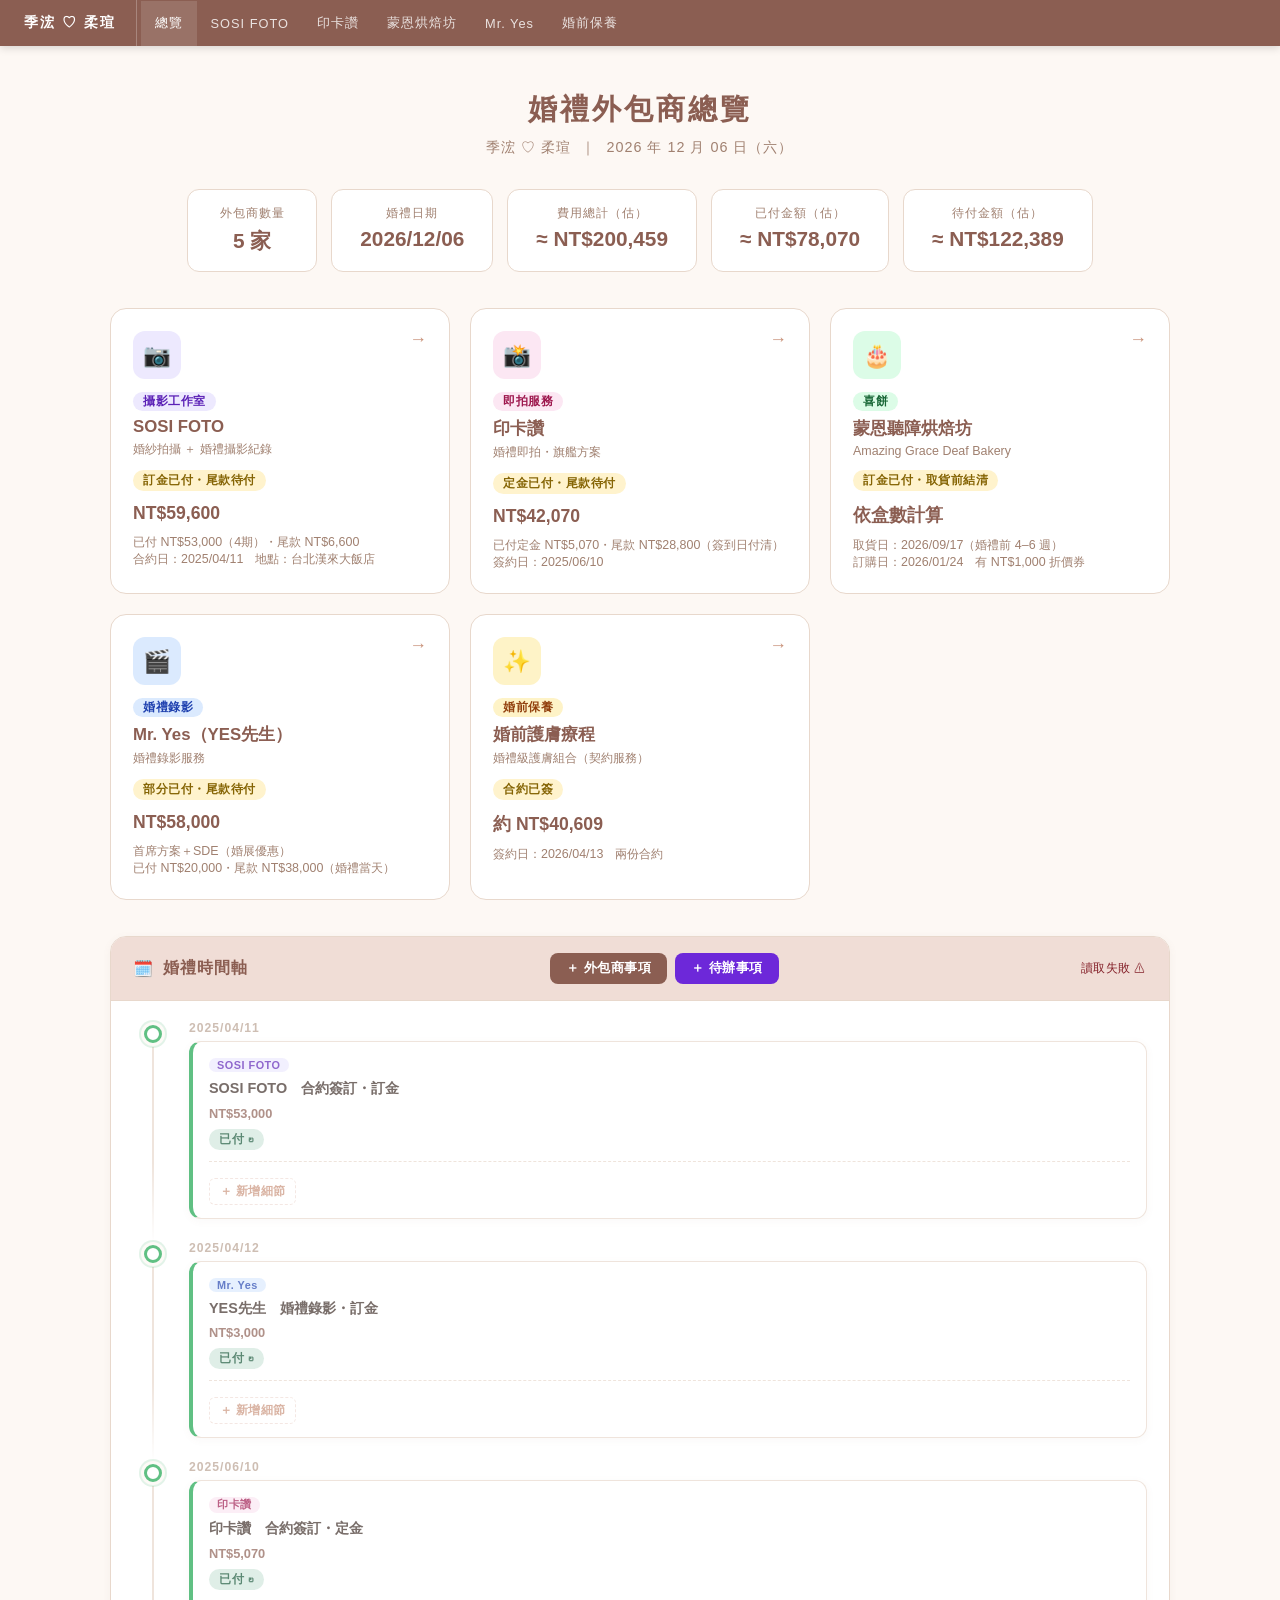
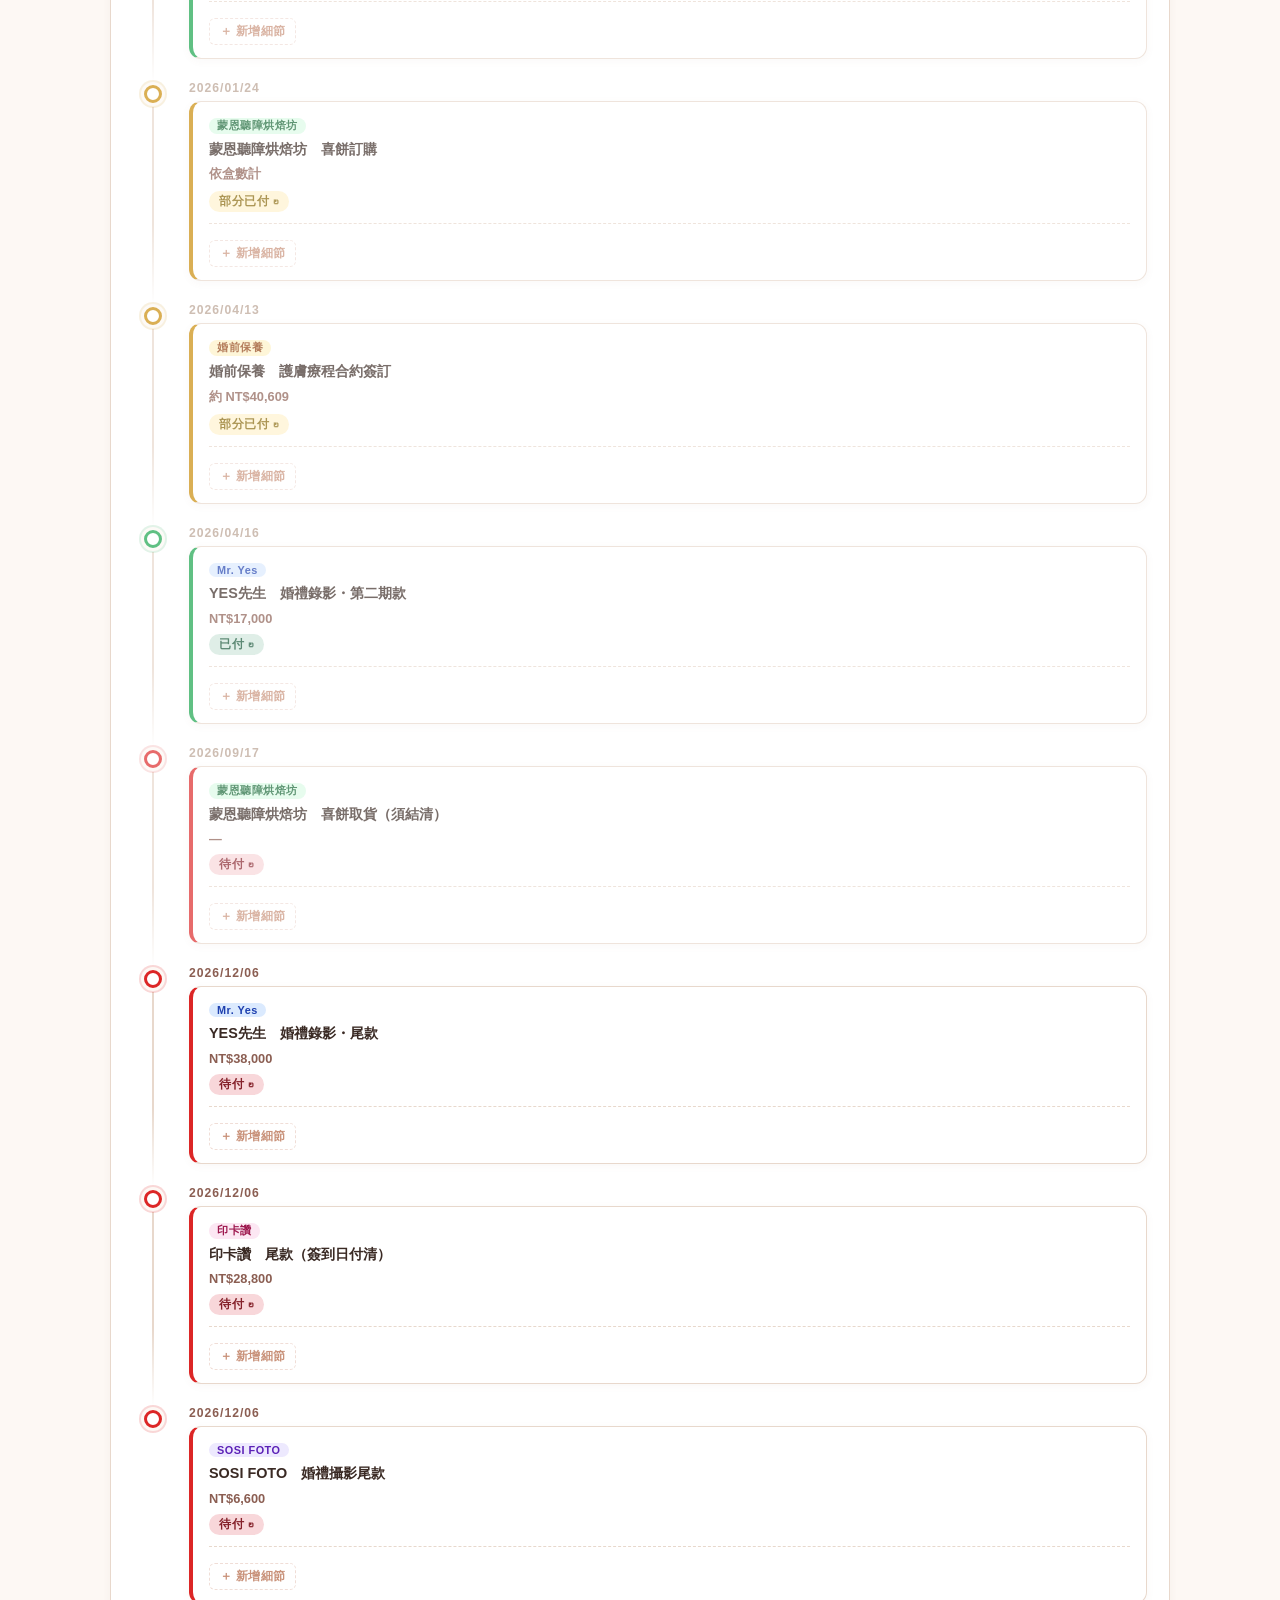
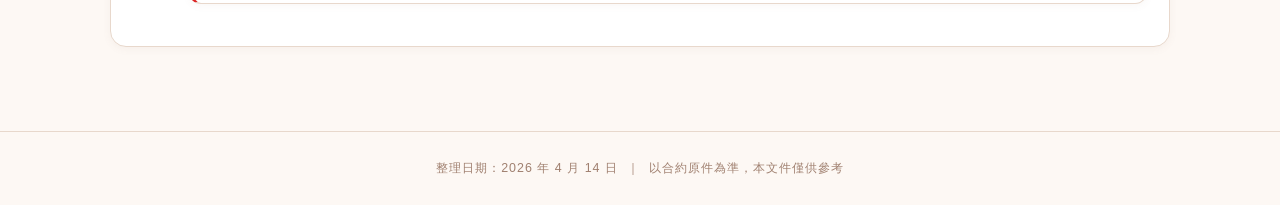
==== commit cbc4742b: "Restructure timeline: vendor/todo types, YYYY/MM/DD dates, clickable status badge" ====
--- a/index.html
+++ b/index.html
@@ -130,7 +130,10 @@
         <span>🗓️</span>
         <h2>婚禮時間軸</h2>
       </div>
-      <button class="tl-add-btn" onclick="timelineAddNew()">＋ 新增事項</button>
+      <div class="tl-add-btns">
+        <button class="tl-add-btn" onclick="timelineAddVendor()">＋ 外包商事項</button>
+        <button class="tl-add-btn tl-add-btn-todo" onclick="timelineAddTodo()">＋ 待辦事項</button>
+      </div>
       <span id="sync-status" style="font-size:.72rem;letter-spacing:.5px;color:var(--muted);"></span>
     </div>
     <div class="card-body">
@@ -148,18 +151,13 @@
 
   var STORAGE_KEY = 'wedding_timeline_v1';
 
-  var DEFAULT_EVENTS = [
-    { id: 1,  date: '2025-04-11', title: 'SOSI FOTO　合約簽訂・訂金',           amount: 'NT$53,000',    status: 'paid'    },
-    { id: 2,  date: '2025-04-12', title: 'YES先生　婚禮錄影・訂金',             amount: 'NT$3,000',     status: 'paid'    },
-    { id: 3,  date: '2025-06-10', title: '印卡讚　合約簽訂・定金',              amount: 'NT$5,070',     status: 'paid'    },
-    { id: 4,  date: '2026-01-24', title: '蒙恩聽障烘焙坊　喜餅訂購',           amount: '依盒數計',     status: 'partial' },
-    { id: 5,  date: '2026-04-13', title: '婚前保養　護膚療程合約簽訂',          amount: '約 NT$40,609', status: 'partial' },
-    { id: 6,  date: '2026-04-16', title: 'YES先生　婚禮錄影・第二期款',         amount: 'NT$17,000',    status: 'paid'    },
-    { id: 7,  date: '2026-09-17', title: '蒙恩聽障烘焙坊　喜餅取貨（須結清）', amount: '—',            status: 'pending' },
-    { id: 8,  date: '2026-12-06', title: 'YES先生　婚禮錄影・尾款',            amount: 'NT$38,000',    status: 'pending' },
-    { id: 9,  date: '2026-12-06', title: '印卡讚　尾款（簽到日付清）',          amount: 'NT$28,800',    status: 'pending' },
-    { id: 10, date: '2026-12-06', title: 'SOSI FOTO　婚禮攝影尾款',            amount: 'NT$6,600',     status: 'pending' },
-  ];
+  var VENDOR_MAP = {
+    sosi:    { label: 'SOSI FOTO',      cls: 'tag-photo'   },
+    inkajan: { label: '印卡讚',          cls: 'tag-instant' },
+    mongen:  { label: '蒙恩聽障烘焙坊', cls: 'tag-cake'    },
+    mryes:   { label: 'Mr. Yes',         cls: 'tag-video'   },
+    beauty:  { label: '婚前保養',        cls: 'tag-beauty'  },
+  };
 
   var STATUS_MAP = {
     paid:    { label: '已付',     cls: 'badge-paid'    },
@@ -168,12 +166,35 @@
     note:    { label: '備註',     cls: 'badge-note'    },
   };
 
+  var DEFAULT_EVENTS = [
+    { id: 1,  type: 'vendor', vendor: 'sosi',    date: '2025/04/11', title: 'SOSI FOTO　合約簽訂・訂金',           amount: 'NT$53,000',    status: 'paid'    },
+    { id: 2,  type: 'vendor', vendor: 'mryes',   date: '2025/04/12', title: 'YES先生　婚禮錄影・訂金',             amount: 'NT$3,000',     status: 'paid'    },
+    { id: 3,  type: 'vendor', vendor: 'inkajan', date: '2025/06/10', title: '印卡讚　合約簽訂・定金',              amount: 'NT$5,070',     status: 'paid'    },
+    { id: 4,  type: 'vendor', vendor: 'mongen',  date: '2026/01/24', title: '蒙恩聽障烘焙坊　喜餅訂購',           amount: '依盒數計',     status: 'partial' },
+    { id: 5,  type: 'vendor', vendor: 'beauty',  date: '2026/04/13', title: '婚前保養　護膚療程合約簽訂',          amount: '約 NT$40,609', status: 'partial' },
+    { id: 6,  type: 'vendor', vendor: 'mryes',   date: '2026/04/16', title: 'YES先生　婚禮錄影・第二期款',         amount: 'NT$17,000',    status: 'paid'    },
+    { id: 7,  type: 'vendor', vendor: 'mongen',  date: '2026/09/17', title: '蒙恩聽障烘焙坊　喜餅取貨（須結清）', amount: '—',            status: 'pending' },
+    { id: 8,  type: 'vendor', vendor: 'mryes',   date: '2026/12/06', title: 'YES先生　婚禮錄影・尾款',            amount: 'NT$38,000',    status: 'pending' },
+    { id: 9,  type: 'vendor', vendor: 'inkajan', date: '2026/12/06', title: '印卡讚　尾款（簽到日付清）',          amount: 'NT$28,800',    status: 'pending' },
+    { id: 10, type: 'vendor', vendor: 'sosi',    date: '2026/12/06', title: 'SOSI FOTO　婚禮攝影尾款',            amount: 'NT$6,600',     status: 'pending' },
+  ];
+
   var pendingNew = null;
 
   var SCRIPT_URL = 'https://script.google.com/macros/s/AKfycbxHaRKuoe1wRKKYTF-LwadJBg3wIM1h0mZ3smAMsU3VuepApKTxG3rJUP5U1eu8fMTMGQ/exec';
 
+  function todayStr() { return new Date().toISOString().slice(0, 10).replace(/-/g, '/'); }
+  function dateToInput(d) { return String(d || '').slice(0, 10).replace(/\//g, '-'); }
+  function fmtDate(d) { return String(d || '').slice(0, 10); }
+
+  function migrateEvent(ev) {
+    return Object.assign({ type: 'vendor', vendor: '', todos: [], amount: '', status: 'note' }, ev, {
+      date: String(ev.date || '').slice(0, 10).replace(/-/g, '/')
+    });
+  }
+
   function jsonp(url, cb) {
-    var name = '_wt' + Date.now();
+    var name = '_wt' + Date.now() + Math.floor(Math.random() * 10000);
     var s = document.createElement('script');
     s.src = url + (url.indexOf('?') >= 0 ? '&' : '?') + 'callback=' + name;
     window[name] = function (data) {
@@ -224,7 +245,9 @@
   }
 
   function getEvents() {
-    return loadEvents() || JSON.parse(JSON.stringify(DEFAULT_EVENTS));
+    var raw = loadEvents();
+    var events = raw || JSON.parse(JSON.stringify(DEFAULT_EVENTS));
+    return events.map(migrateEvent);
   }
 
   function esc(s) {
@@ -232,8 +255,6 @@
       .replace(/&/g, '&amp;').replace(/</g, '&lt;').replace(/>/g, '&gt;')
       .replace(/"/g, '&quot;').replace(/'/g, '&#39;');
   }
-
-  function fmtDate(d) { return String(d || '').slice(0, 10).replace(/-/g, '/'); }
 
   function renderTodos(ev) {
     var items = (ev.todos || []).map(function (t) {
@@ -260,31 +281,62 @@
   }
 
   function renderItem(ev, editMode) {
-    var s = STATUS_MAP[ev.status] || STATUS_MAP.note;
-    var today = new Date().toISOString().slice(0, 10);
+    var today = todayStr();
     var isPast = ev.date < today;
     var isToday = ev.date === today;
-    var dotCls = 'tl-dot-' + (ev.status || 'note');
+    var isVendor = ev.type !== 'todo';
+    var s = STATUS_MAP[ev.status] || STATUS_MAP.note;
+    var dotCls = isVendor ? 'tl-dot-' + (ev.status || 'note') : 'tl-dot-todo';
+    var cardCls = 'tl-card ' + (isVendor ? 'tl-card-' + (ev.status || 'note') : 'tl-card-todo');
     var dateCls = 'tl-date-label' + (isPast ? ' tl-past' : '');
     var todayTag = isToday ? '<span class="tl-today-tag">今日</span>' : '';
 
-    var selectOpts = Object.keys(STATUS_MAP).map(function (k) {
+    var typeTag = '';
+    if (isVendor && ev.vendor && VENDOR_MAP[ev.vendor]) {
+      var vm = VENDOR_MAP[ev.vendor];
+      typeTag = '<span class="tag ' + vm.cls + ' tl-type-tag">' + vm.label + '</span>';
+    } else if (!isVendor) {
+      typeTag = '<span class="tl-todo-type-tag">待辦</span>';
+    }
+
+    var badgeHtml = isVendor
+      ? '<span class="badge ' + s.cls + (ev.amount ? ' tl-badge-clickable' : '') + '"' +
+          (ev.amount ? ' onclick="timelineCycleStatus(this)" title="點擊切換狀態"' : '') + '>' +
+          s.label + (ev.amount ? ' ↻' : '') + '</span>'
+      : '';
+
+    var viewStyle = editMode ? ' style="display:none;"' : '';
+    var editStyle = editMode ? '' : ' style="display:none;"';
+
+    var vendorOpts = '<option value="">（請選擇外包商）</option>' +
+      Object.keys(VENDOR_MAP).map(function (k) {
+        return '<option value="' + k + '"' + (ev.vendor === k ? ' selected' : '') + '>' + VENDOR_MAP[k].label + '</option>';
+      }).join('');
+
+    var statusOpts = Object.keys(STATUS_MAP).map(function (k) {
       return '<option value="' + k + '"' + (ev.status === k ? ' selected' : '') + '>' + STATUS_MAP[k].label + '</option>';
     }).join('');
 
-    var viewStyle = editMode ? ' style="display:none;"' : '';
-    var editStyle = editMode ? '' : ' style="display:none;"';
+    var editFormRows = isVendor
+      ? '<label>外包商</label><select class="tl-inp" data-field="vendor">' + vendorOpts + '</select>' +
+        '<label>日期</label><input type="date" class="tl-inp" data-field="date" value="' + esc(dateToInput(ev.date)) + '" />' +
+        '<label>事項</label><input type="text" class="tl-inp" data-field="title" value="' + esc(ev.title) + '" placeholder="事項說明（必填）" />' +
+        '<label>金額</label><input type="text" class="tl-inp" data-field="amount" value="' + esc(ev.amount || '') + '" placeholder="NT$0（可留空）" />' +
+        '<label>狀態</label><select class="tl-inp" data-field="status">' + statusOpts + '</select>'
+      : '<label>日期</label><input type="date" class="tl-inp" data-field="date" value="' + esc(dateToInput(ev.date)) + '" />' +
+        '<label>主旨</label><input type="text" class="tl-inp" data-field="title" value="' + esc(ev.title) + '" placeholder="代辦事項主旨（必填）" />';
 
     return (
-      '<div class="tl-item' + (isPast ? ' tl-item-past' : '') + '" data-id="' + esc(String(ev.id)) + '">' +
+      '<div class="tl-item' + (isPast ? ' tl-item-past' : '') + '" data-id="' + esc(String(ev.id)) + '" data-type="' + esc(ev.type || 'vendor') + '">' +
         '<div class="tl-left">' +
           '<div class="tl-dot ' + dotCls + '"></div>' +
           '<div class="tl-line"></div>' +
         '</div>' +
         '<div class="tl-right">' +
           '<div class="' + dateCls + '">' + fmtDate(ev.date) + todayTag + '</div>' +
-          '<div class="tl-card tl-card-' + (ev.status || 'note') + '">' +
+          '<div class="' + cardCls + '">' +
             '<div class="tl-view"' + viewStyle + '>' +
+              (typeTag ? '<div class="tl-type-tag-row">' + typeTag + '</div>' : '') +
               '<div class="tl-title-row">' +
                 '<span class="tl-title-text">' + esc(ev.title) + '</span>' +
                 '<div class="tl-btns">' +
@@ -292,21 +344,12 @@
                   '<button class="tl-btn-icon" onclick="timelineDelete(this)" title="刪除">🗑️</button>' +
                 '</div>' +
               '</div>' +
-              (ev.amount ? '<div class="tl-amount-text">' + esc(ev.amount) + '</div>' : '') +
-              '<span class="badge ' + s.cls + '">' + s.label + '</span>' +
+              (isVendor && ev.amount ? '<div class="tl-amount-text">' + esc(ev.amount) + '</div>' : '') +
+              badgeHtml +
               renderTodos(ev) +
             '</div>' +
             '<div class="tl-edit"' + editStyle + '>' +
-              '<div class="tl-edit-grid">' +
-                '<label>日期</label>' +
-                '<input type="date" class="tl-inp" data-field="date" value="' + esc(String(ev.date || '').slice(0, 10)) + '" />' +
-                '<label>事項</label>' +
-                '<input type="text" class="tl-inp" data-field="title" value="' + esc(ev.title) + '" placeholder="事項說明" />' +
-                '<label>金額</label>' +
-                '<input type="text" class="tl-inp" data-field="amount" value="' + esc(ev.amount || '') + '" placeholder="NT$0（可留空）" />' +
-                '<label>狀態</label>' +
-                '<select class="tl-inp" data-field="status">' + selectOpts + '</select>' +
-              '</div>' +
+              '<div class="tl-edit-grid">' + editFormRows + '</div>' +
               '<div class="tl-edit-actions">' +
                 '<button class="tl-btn-save" onclick="timelineSave(this)">儲存</button>' +
                 '<button class="tl-btn-cancel" onclick="timelineCancelEdit(this)">取消</button>' +
@@ -324,7 +367,7 @@
     var events = getEvents().sort(function (a, b) { return a.date.localeCompare(b.date); });
     var all = events.concat(pendingNew ? [pendingNew] : []);
     if (all.length === 0) {
-      container.innerHTML = '<p style="color:var(--muted);text-align:center;padding:24px 0;">尚無事項，點擊「＋ 新增事項」開始</p>';
+      container.innerHTML = '<p style="color:var(--muted);text-align:center;padding:24px 0;">尚無事項，點擊上方按鈕新增</p>';
       return;
     }
     container.innerHTML = all.map(function (ev) { return renderItem(ev, ev.id === '__new__'); }).join('');
@@ -346,18 +389,47 @@
   window.timelineSave = function (btn) {
     var item = btn.closest('.tl-item');
     var id = item.dataset.id;
+    var type = item.dataset.type || 'vendor';
     var fields = {};
-    item.querySelectorAll('.tl-inp').forEach(function (inp) { fields[inp.dataset.field] = inp.value.trim(); });
-    if (!fields.date || !fields.title) { alert('請填寫日期和事項名稱'); return; }
+    item.querySelectorAll('.tl-inp').forEach(function (inp) {
+      if (inp.dataset.field) fields[inp.dataset.field] = inp.value.trim();
+    });
+
+    if (!fields.date || !fields.title) {
+      alert('請填寫日期和' + (type === 'todo' ? '主旨' : '事項名稱'));
+      return;
+    }
+    if (type === 'vendor' && !fields.vendor) { alert('請選擇外包商'); return; }
+
+    fields.date = fields.date.replace(/-/g, '/');
+
     var events = getEvents();
     if (id === '__new__') {
-      events.push({ id: Date.now(), date: fields.date, title: fields.title, amount: fields.amount, status: fields.status });
+      events.push({
+        id: Date.now(),
+        type: type,
+        vendor: type === 'vendor' ? (fields.vendor || '') : '',
+        date: fields.date,
+        title: fields.title,
+        amount: type === 'vendor' ? (fields.amount || '') : '',
+        status: type === 'vendor' ? (fields.status || 'note') : 'note',
+        todos: [],
+      });
       pendingNew = null;
     } else {
       var numId = Number(id);
-      var idx = -1;
-      for (var i = 0; i < events.length; i++) { if (events[i].id === numId) { idx = i; break; } }
-      if (idx >= 0) events[idx] = Object.assign({}, events[idx], fields);
+      for (var i = 0; i < events.length; i++) {
+        if (events[i].id === numId) {
+          events[i] = Object.assign({}, events[i], {
+            vendor: type === 'vendor' ? (fields.vendor || '') : '',
+            date: fields.date,
+            title: fields.title,
+            amount: type === 'vendor' ? (fields.amount || '') : '',
+            status: type === 'vendor' ? (fields.status || events[i].status) : 'note',
+          });
+          break;
+        }
+      }
     }
     saveEvents(events);
     renderTimeline();
@@ -371,9 +443,9 @@
     renderTimeline();
   };
 
-  window.timelineAddNew = function () {
+  window.timelineAddVendor = function () {
     if (pendingNew) return;
-    pendingNew = { id: '__new__', date: new Date().toISOString().slice(0, 10), title: '', amount: '', status: 'note' };
+    pendingNew = { id: '__new__', type: 'vendor', vendor: '', date: todayStr(), title: '', amount: '', status: 'note', todos: [] };
     renderTimeline();
     setTimeout(function () {
       var item = document.querySelector('.tl-item[data-id="__new__"]');
@@ -383,6 +455,33 @@
         if (first) first.focus();
       }
     }, 50);
+  };
+
+  window.timelineAddTodo = function () {
+    if (pendingNew) return;
+    pendingNew = { id: '__new__', type: 'todo', vendor: '', date: todayStr(), title: '', amount: '', status: 'note', todos: [] };
+    renderTimeline();
+    setTimeout(function () {
+      var item = document.querySelector('.tl-item[data-id="__new__"]');
+      if (item) {
+        item.scrollIntoView({ behavior: 'smooth', block: 'center' });
+        var first = item.querySelector('.tl-inp');
+        if (first) first.focus();
+      }
+    }, 50);
+  };
+
+  window.timelineCycleStatus = function (badge) {
+    var item = badge.closest('.tl-item');
+    var numId = Number(item.dataset.id);
+    var events = getEvents();
+    var ev = events.find(function (e) { return e.id === numId; });
+    if (!ev) return;
+    var order = ['paid', 'partial', 'pending', 'note'];
+    var idx = order.indexOf(ev.status);
+    ev.status = order[(idx + 1) % order.length];
+    saveEvents(events);
+    renderTimeline();
   };
 
   window.todoToggle = function (cb) {
@@ -503,7 +602,7 @@
       if (sheetsEvents === null) return;
       if (!sheetsEvents.length) { syncToSheets(getEvents()); return; }
       var normalized = sheetsEvents.map(function (ev) {
-        return Object.assign({}, ev, { date: String(ev.date || '').slice(0, 10) });
+        return migrateEvent(Object.assign({}, ev, { date: String(ev.date || '').slice(0, 10) }));
       });
       localStorage.setItem(STORAGE_KEY, JSON.stringify(normalized));
       renderTimeline();
--- a/style.css
+++ b/style.css
@@ -364,6 +364,30 @@
 ul.checklist li::before { content: "・"; color: var(--rose); flex-shrink: 0; }
 
 /* ── TIMELINE ── */
+.tl-add-btns { display: flex; gap: 8px; flex-wrap: wrap; }
+
+.tl-add-btn-todo { background: #6d28d9 !important; }
+.tl-add-btn-todo:hover { background: #8b5cf6 !important; }
+
+.tl-type-tag-row { margin-bottom: 5px; }
+.tl-type-tag { font-size: .68rem !important; padding: 1px 8px !important; margin-bottom: 0 !important; }
+
+.tl-todo-type-tag {
+  display: inline-block; font-size: .68rem; font-weight: 600;
+  padding: 1px 8px; border-radius: 20px; letter-spacing: .5px;
+  background: #ede9fe; color: #6d28d9;
+}
+
+.tl-dot-todo { border-color: #8b5cf6; box-shadow: 0 0 0 3px var(--cream), 0 0 0 5px rgba(139,92,246,.18); }
+.tl-card-todo { border-left-color: #8b5cf6; }
+
+.tl-badge-clickable {
+  cursor: pointer; user-select: none;
+  transition: opacity .15s, transform .1s;
+}
+.tl-badge-clickable:hover { opacity: .8; transform: scale(.97); }
+.tl-badge-clickable:active { transform: scale(.93); }
+
 .tl-add-btn {
   background: var(--rose-dk); color: #fff; border: none; border-radius: 8px;
   padding: 7px 16px; font-size: .8rem; cursor: pointer; font-family: inherit;
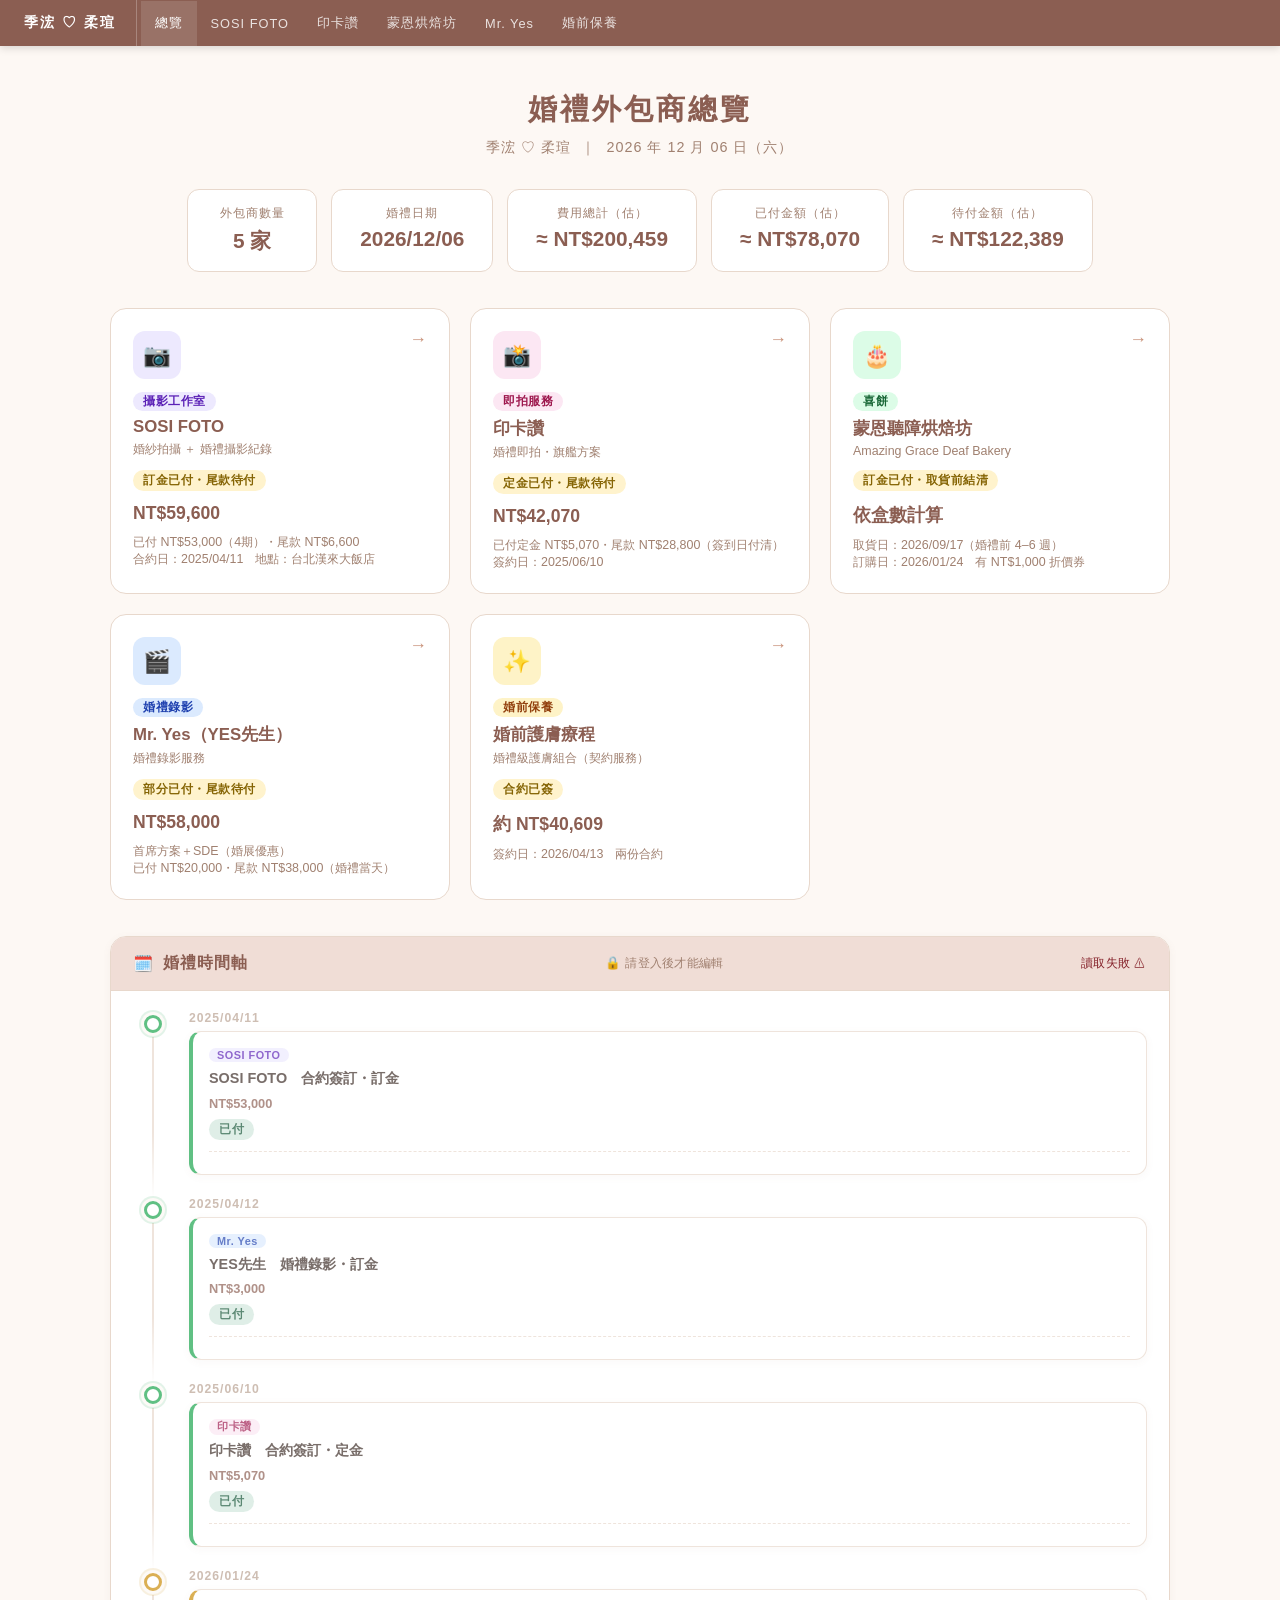
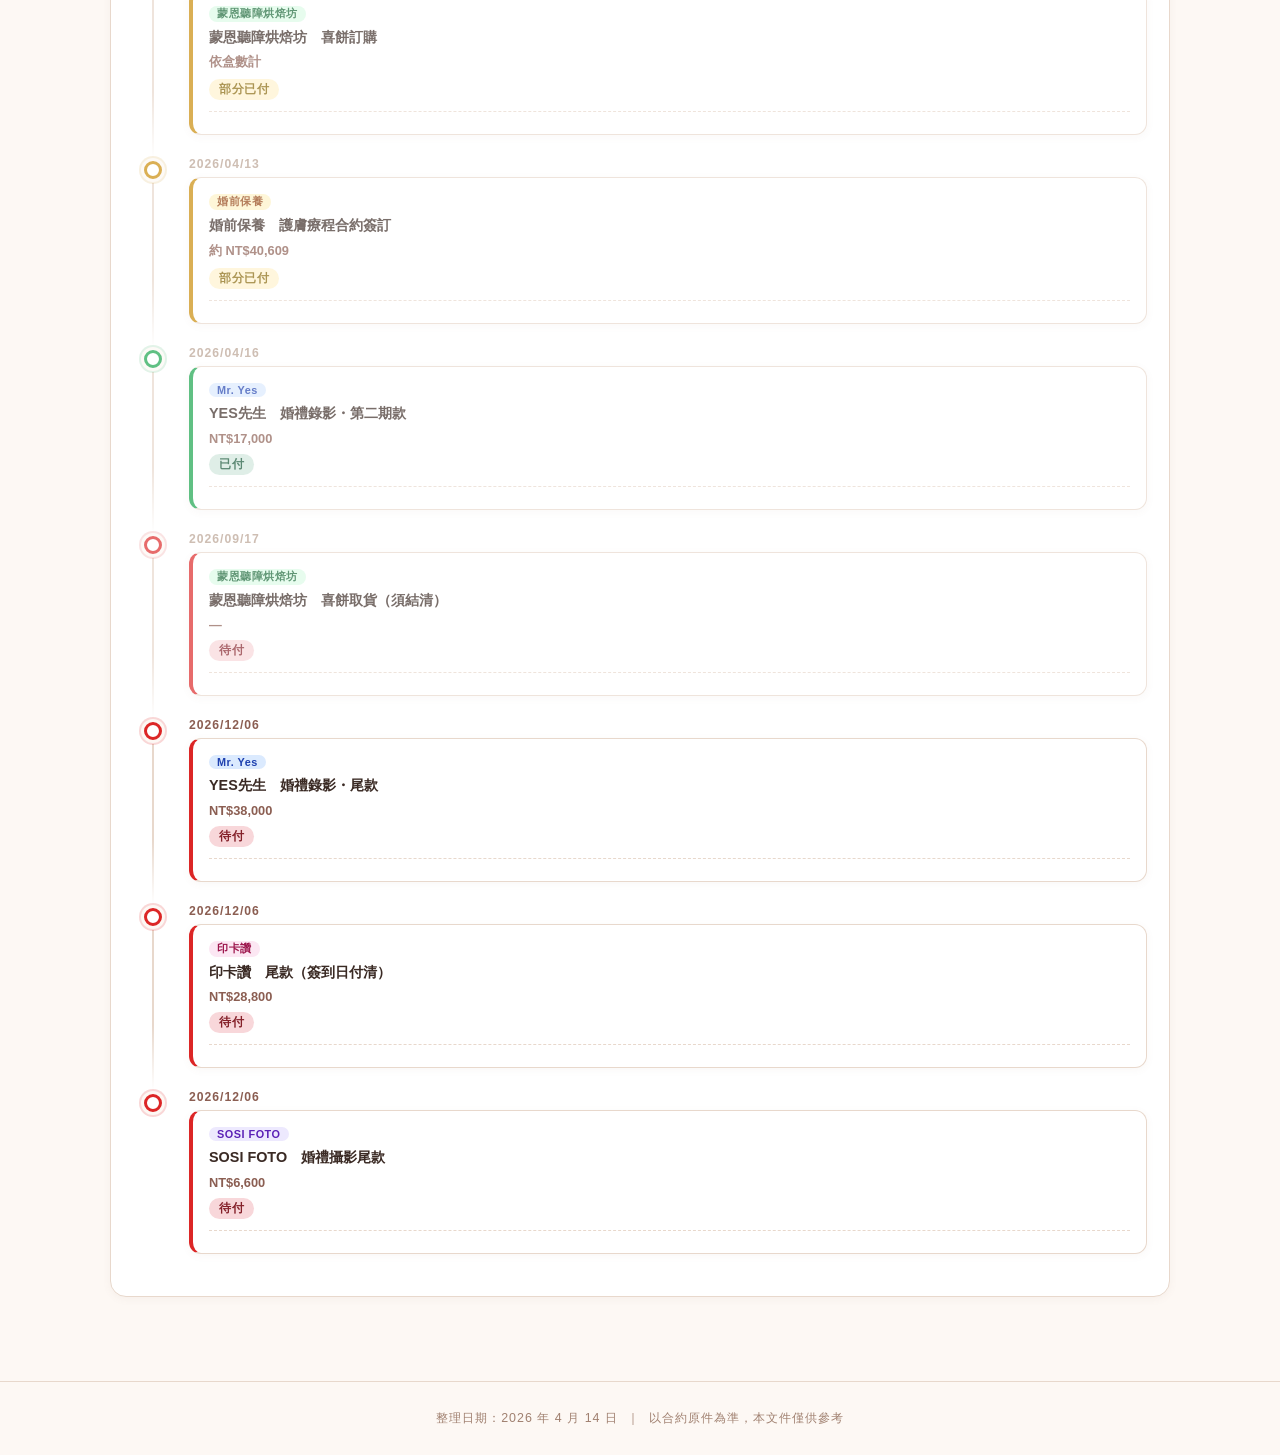
==== commit ba50d76c: "加入 Google 登入與權限控管，更新 mryes.html 資料 - 前端加入 Google Identity Services 登入按鈕（nav 右側） - 未登入時隱藏新增/編輯/刪除按鈕，顯" ====
--- a/index.html
+++ b/index.html
@@ -5,6 +5,7 @@
   <meta name="viewport" content="width=device-width, initial-scale=1.0" />
   <title>婚禮外包商總覽</title>
   <link rel="stylesheet" href="style.css" />
+  <script src="https://accounts.google.com/gsi/client" async></script>
 </head>
 <body>
 
@@ -16,6 +17,14 @@
   <a href="mongen.html">蒙恩烘焙坊</a>
   <a href="mryes.html">Mr. Yes</a>
   <a href="beauty.html">婚前保養</a>
+  <div class="nav-auth">
+    <div id="g-btn-wrapper"></div>
+    <div id="nav-user" style="display:none;">
+      <img id="nav-avatar" class="nav-avatar" src="" alt="" />
+      <span id="nav-name"></span>
+      <button class="nav-signout" onclick="authSignOut()">登出</button>
+    </div>
+  </div>
 </nav>
 
 <div class="page-header">
@@ -130,10 +139,11 @@
         <span>🗓️</span>
         <h2>婚禮時間軸</h2>
       </div>
-      <div class="tl-add-btns">
+      <div class="tl-add-btns" style="display:none;">
         <button class="tl-add-btn" onclick="timelineAddVendor()">＋ 外包商事項</button>
         <button class="tl-add-btn tl-add-btn-todo" onclick="timelineAddTodo()">＋ 待辦事項</button>
       </div>
+      <span id="tl-login-hint" style="font-size:.78rem;color:var(--muted);letter-spacing:.3px;">🔒 請登入後才能編輯</span>
       <span id="sync-status" style="font-size:.72rem;letter-spacing:.5px;color:var(--muted);"></span>
     </div>
     <div class="card-body">
@@ -150,6 +160,7 @@
   'use strict';
 
   var STORAGE_KEY = 'wedding_timeline_v1';
+  var GOOGLE_CLIENT_ID = '687764654535-471hglnm2rse8f4jmedsut471bt2r0nq.apps.googleusercontent.com';
 
   var VENDOR_MAP = {
     sosi:    { label: 'SOSI FOTO',      cls: 'tag-photo'   },
@@ -180,8 +191,77 @@
   ];
 
   var pendingNew = null;
+  var currentUser = null; // { email, name, picture, token }
 
   var SCRIPT_URL = 'https://script.google.com/macros/s/AKfycbxHaRKuoe1wRKKYTF-LwadJBg3wIM1h0mZ3smAMsU3VuepApKTxG3rJUP5U1eu8fMTMGQ/exec';
+
+  // ── Google 登入 ──
+  function parseJwtPayload(token) {
+    var b64 = token.split('.')[1].replace(/-/g, '+').replace(/_/g, '/');
+    while (b64.length % 4) b64 += '=';
+    return JSON.parse(decodeURIComponent(
+      atob(b64).split('').map(function (c) {
+        return '%' + ('00' + c.charCodeAt(0).toString(16)).slice(-2);
+      }).join('')
+    ));
+  }
+
+  function authInit() {
+    if (!window.google || GOOGLE_CLIENT_ID.indexOf('YOUR_CLIENT_ID') === 0) return;
+    google.accounts.id.initialize({
+      client_id: GOOGLE_CLIENT_ID,
+      callback: handleCredentialResponse,
+      auto_select: true,
+    });
+    var wrapper = document.getElementById('g-btn-wrapper');
+    if (wrapper) {
+      google.accounts.id.renderButton(wrapper, {
+        theme: 'filled_white', size: 'small', text: 'signin_with',
+        shape: 'pill', locale: 'zh-TW',
+      });
+    }
+    google.accounts.id.prompt();
+  }
+
+  function handleCredentialResponse(response) {
+    try {
+      var payload = parseJwtPayload(response.credential);
+      currentUser = { email: payload.email, name: payload.name, picture: payload.picture, token: response.credential };
+    } catch (e) { return; }
+    updateAuthUI();
+    renderTimeline();
+  }
+
+  function updateAuthUI() {
+    var btnWrapper = document.getElementById('g-btn-wrapper');
+    var userDiv = document.getElementById('nav-user');
+    if (currentUser) {
+      if (btnWrapper) btnWrapper.style.display = 'none';
+      if (userDiv) {
+        userDiv.style.display = 'flex';
+        var avatarEl = document.getElementById('nav-avatar');
+        var nameEl = document.getElementById('nav-name');
+        if (avatarEl) { avatarEl.src = currentUser.picture || ''; avatarEl.style.display = currentUser.picture ? '' : 'none'; }
+        if (nameEl) nameEl.textContent = currentUser.name || currentUser.email;
+      }
+    } else {
+      if (btnWrapper) btnWrapper.style.display = '';
+      if (userDiv) userDiv.style.display = 'none';
+    }
+    var addBtns = document.querySelector('.tl-add-btns');
+    var loginHint = document.getElementById('tl-login-hint');
+    if (addBtns) addBtns.style.display = currentUser ? '' : 'none';
+    if (loginHint) loginHint.style.display = currentUser ? 'none' : '';
+  }
+
+  window.authSignOut = function () {
+    if (window.google) google.accounts.id.disableAutoSelect();
+    currentUser = null;
+    updateAuthUI();
+    renderTimeline();
+  };
+
+  window.onGoogleLibraryLoad = authInit;
 
   function todayStr() { return new Date().toISOString().slice(0, 10).replace(/-/g, '/'); }
   function dateToInput(d) { return String(d || '').slice(0, 10).replace(/\//g, '-'); }
@@ -226,11 +306,17 @@
   }
 
   function syncToSheets(events) {
+    if (!currentUser) { setSyncStatus('請先登入才能同步 ⚠', true); return; }
     setSyncStatus('同步中…');
     var encoded = encodeURIComponent(JSON.stringify(events));
-    jsonp(SCRIPT_URL + '?action=write&data=' + encoded, function (err, data) {
-      if (err || !data || !data.ok) { setSyncStatus('同步失敗 ⚠', true); }
-      else { setSyncStatus('已同步 ✓'); setTimeout(function () { setSyncStatus(''); }, 2500); }
+    var token = encodeURIComponent(currentUser.token);
+    jsonp(SCRIPT_URL + '?action=write&data=' + encoded + '&token=' + token, function (err, data) {
+      if (err || !data || !data.ok) {
+        setSyncStatus((data && data.error) || '同步失敗 ⚠', true);
+      } else {
+        setSyncStatus('已同步 ✓');
+        setTimeout(function () { setSyncStatus(''); }, 2500);
+      }
     });
   }
 
@@ -257,30 +343,32 @@
   }
 
   function renderTodos(ev) {
+    var canEdit = !!currentUser;
     var items = (ev.todos || []).map(function (t) {
       return (
         '<div class="tl-todo-item" data-tid="' + t.id + '">' +
-          '<input type="checkbox" class="tl-todo-cb"' + (t.done ? ' checked' : '') + ' onchange="todoToggle(this)">' +
-          '<span class="tl-todo-text' + (t.done ? ' tl-done' : '') + '" ondblclick="todoStartEdit(this,event)">' + esc(t.text) + '</span>' +
-          '<button class="tl-todo-del" onclick="todoDelete(this)" title="刪除">✕</button>' +
+          '<input type="checkbox" class="tl-todo-cb"' + (t.done ? ' checked' : '') +
+            (canEdit ? ' onchange="todoToggle(this)"' : ' disabled') + '>' +
+          '<span class="tl-todo-text' + (t.done ? ' tl-done' : '') + '"' +
+            (canEdit ? ' ondblclick="todoStartEdit(this,event)"' : '') + '>' + esc(t.text) + '</span>' +
+          (canEdit ? '<button class="tl-todo-del" onclick="todoDelete(this)" title="刪除">✕</button>' : '') +
         '</div>'
       );
     }).join('');
-    return (
-      '<div class="tl-todos">' +
-        items +
-        '<div class="tl-todo-add-row">' +
+    var addRow = canEdit
+      ? '<div class="tl-todo-add-row">' +
           '<button class="tl-todo-add-btn" onclick="todoShowInput(this)">＋ 新增細節</button>' +
           '<div class="tl-todo-add-form" style="display:none;">' +
             '<input class="tl-todo-inp" placeholder="輸入細節，按 Enter 儲存" onkeydown="todoInputKey(event,this)">' +
             '<button class="tl-todo-add-confirm" onclick="todoConfirmAdd(this)">✓</button>' +
           '</div>' +
-        '</div>' +
-      '</div>'
-    );
+        '</div>'
+      : '';
+    return '<div class="tl-todos">' + items + addRow + '</div>';
   }
 
   function renderItem(ev, editMode) {
+    var canEdit = !!currentUser;
     var today = todayStr();
     var isPast = ev.date < today;
     var isToday = ev.date === today;
@@ -300,9 +388,9 @@
     }
 
     var badgeHtml = isVendor
-      ? '<span class="badge ' + s.cls + (ev.amount ? ' tl-badge-clickable' : '') + '"' +
-          (ev.amount ? ' onclick="timelineCycleStatus(this)" title="點擊切換狀態"' : '') + '>' +
-          s.label + (ev.amount ? ' ↻' : '') + '</span>'
+      ? '<span class="badge ' + s.cls + (ev.amount && canEdit ? ' tl-badge-clickable' : '') + '"' +
+          (ev.amount && canEdit ? ' onclick="timelineCycleStatus(this)" title="點擊切換狀態"' : '') + '>' +
+          s.label + (ev.amount && canEdit ? ' ↻' : '') + '</span>'
       : '';
 
     var viewStyle = editMode ? ' style="display:none;"' : '';
@@ -339,10 +427,12 @@
               (typeTag ? '<div class="tl-type-tag-row">' + typeTag + '</div>' : '') +
               '<div class="tl-title-row">' +
                 '<span class="tl-title-text">' + esc(ev.title) + '</span>' +
-                '<div class="tl-btns">' +
-                  '<button class="tl-btn-icon" onclick="timelineEdit(this)" title="編輯">✏️</button>' +
-                  '<button class="tl-btn-icon" onclick="timelineDelete(this)" title="刪除">🗑️</button>' +
-                '</div>' +
+                (canEdit
+                  ? '<div class="tl-btns">' +
+                      '<button class="tl-btn-icon" onclick="timelineEdit(this)" title="編輯">✏️</button>' +
+                      '<button class="tl-btn-icon" onclick="timelineDelete(this)" title="刪除">🗑️</button>' +
+                    '</div>'
+                  : '') +
               '</div>' +
               (isVendor && ev.amount ? '<div class="tl-amount-text">' + esc(ev.amount) + '</div>' : '') +
               badgeHtml +
@@ -590,6 +680,9 @@
   };
 
   document.addEventListener('DOMContentLoaded', function () {
+    updateAuthUI(); // 初始狀態：隱藏新增按鈕、顯示登入提示
+    if (window.google && window.google.accounts) authInit(); // GSI 已快取時的備用呼叫
+
     renderTimeline();
 
     document.getElementById('timeline-container').addEventListener('click', function (e) {
@@ -599,8 +692,7 @@
     });
 
     loadFromSheets(function (sheetsEvents) {
-      if (sheetsEvents === null) return;
-      if (!sheetsEvents.length) { syncToSheets(getEvents()); return; }
+      if (sheetsEvents === null || !sheetsEvents.length) return;
       var normalized = sheetsEvents.map(function (ev) {
         return migrateEvent(Object.assign({}, ev, { date: String(ev.date || '').slice(0, 10) }));
       });
--- a/style.css
+++ b/style.css
@@ -66,6 +66,48 @@
   background: rgba(255,255,255,.12);
 }
 
+/* ── NAV AUTH ── */
+.nav-auth {
+  margin-left: auto;
+  display: flex;
+  align-items: center;
+  gap: 8px;
+  padding-left: 8px;
+}
+#nav-user {
+  display: flex;
+  align-items: center;
+  gap: 8px;
+}
+.nav-avatar {
+  width: 26px;
+  height: 26px;
+  border-radius: 50%;
+  border: 2px solid rgba(255,255,255,.5);
+  object-fit: cover;
+}
+#nav-name {
+  font-size: .78rem;
+  color: rgba(255,255,255,.9);
+  max-width: 110px;
+  overflow: hidden;
+  text-overflow: ellipsis;
+  white-space: nowrap;
+}
+.nav-signout {
+  background: rgba(255,255,255,.15);
+  border: 1px solid rgba(255,255,255,.3);
+  color: rgba(255,255,255,.85);
+  font-size: .7rem;
+  padding: 3px 10px;
+  border-radius: 20px;
+  cursor: pointer;
+  font-family: inherit;
+  transition: background .15s;
+  white-space: nowrap;
+}
+.nav-signout:hover { background: rgba(255,255,255,.28); }
+
 /* ── PAGE HEADER ── */
 .page-header {
   text-align: center;
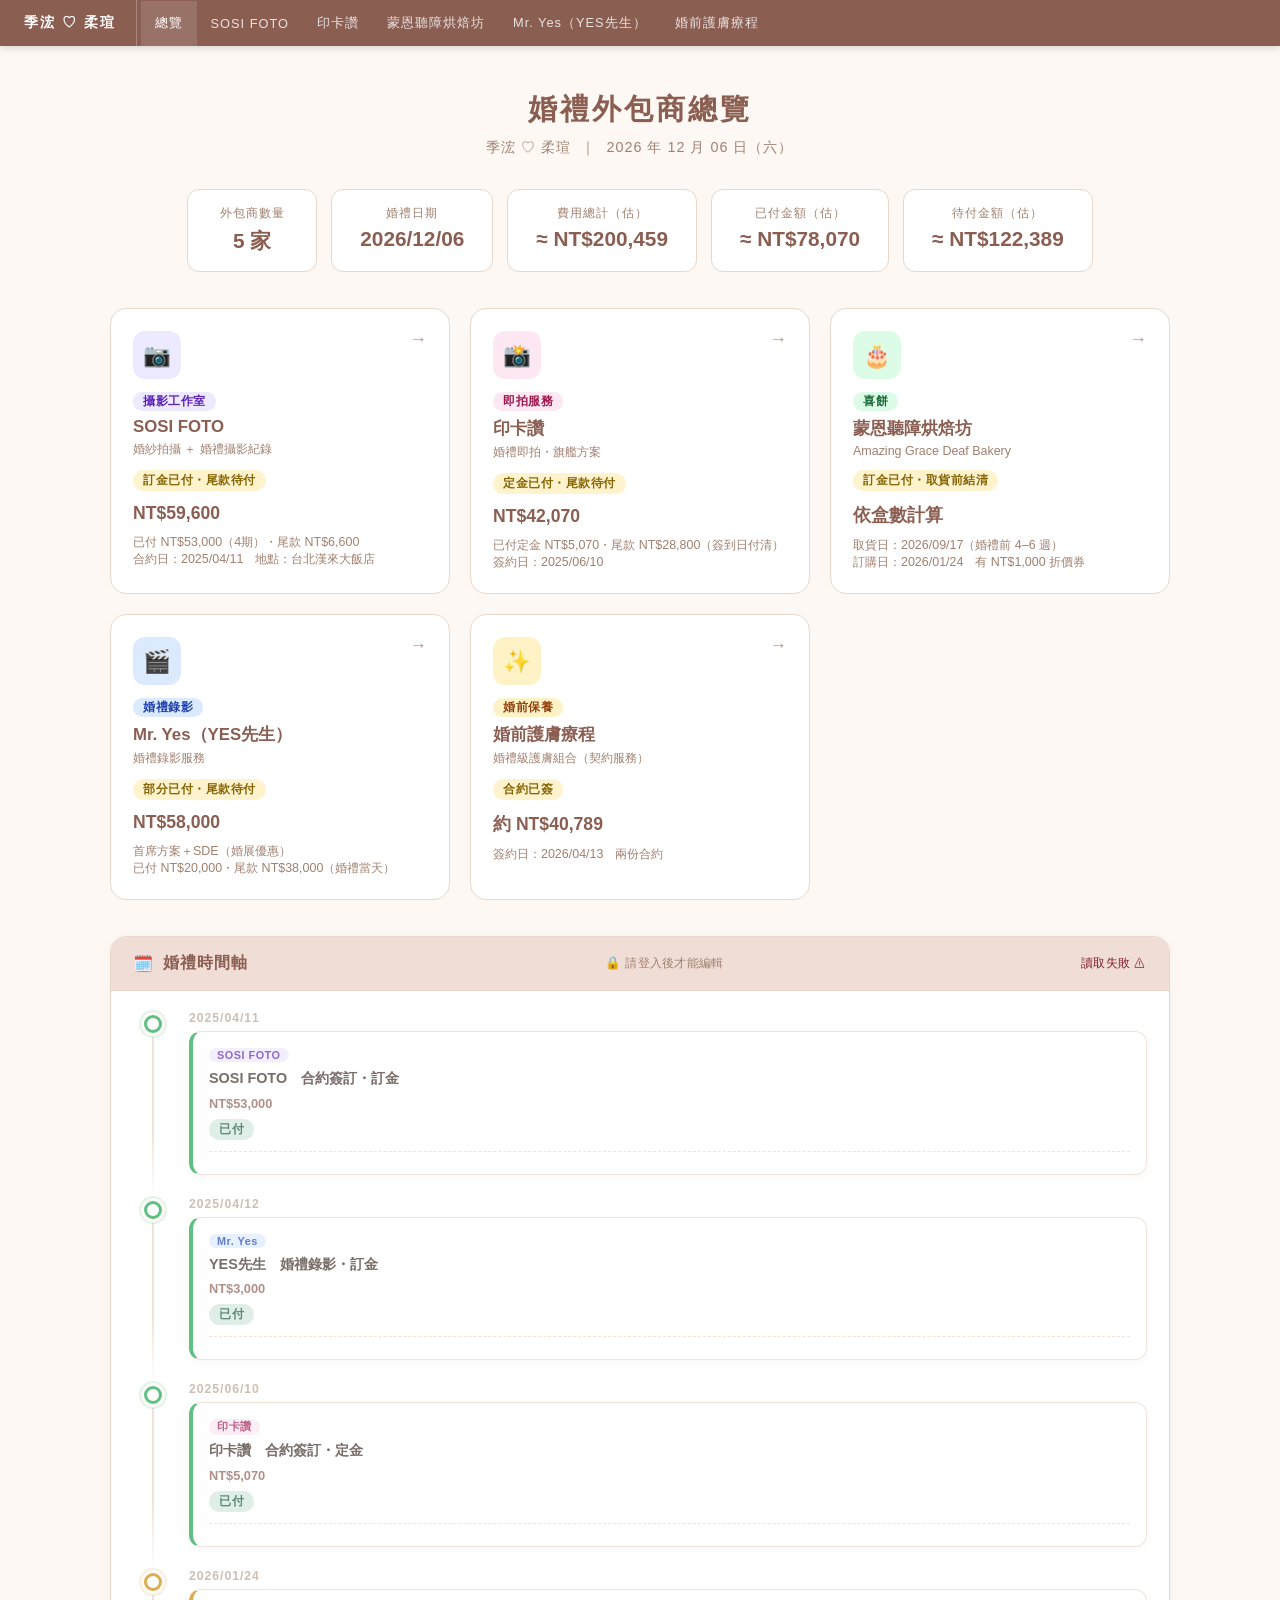
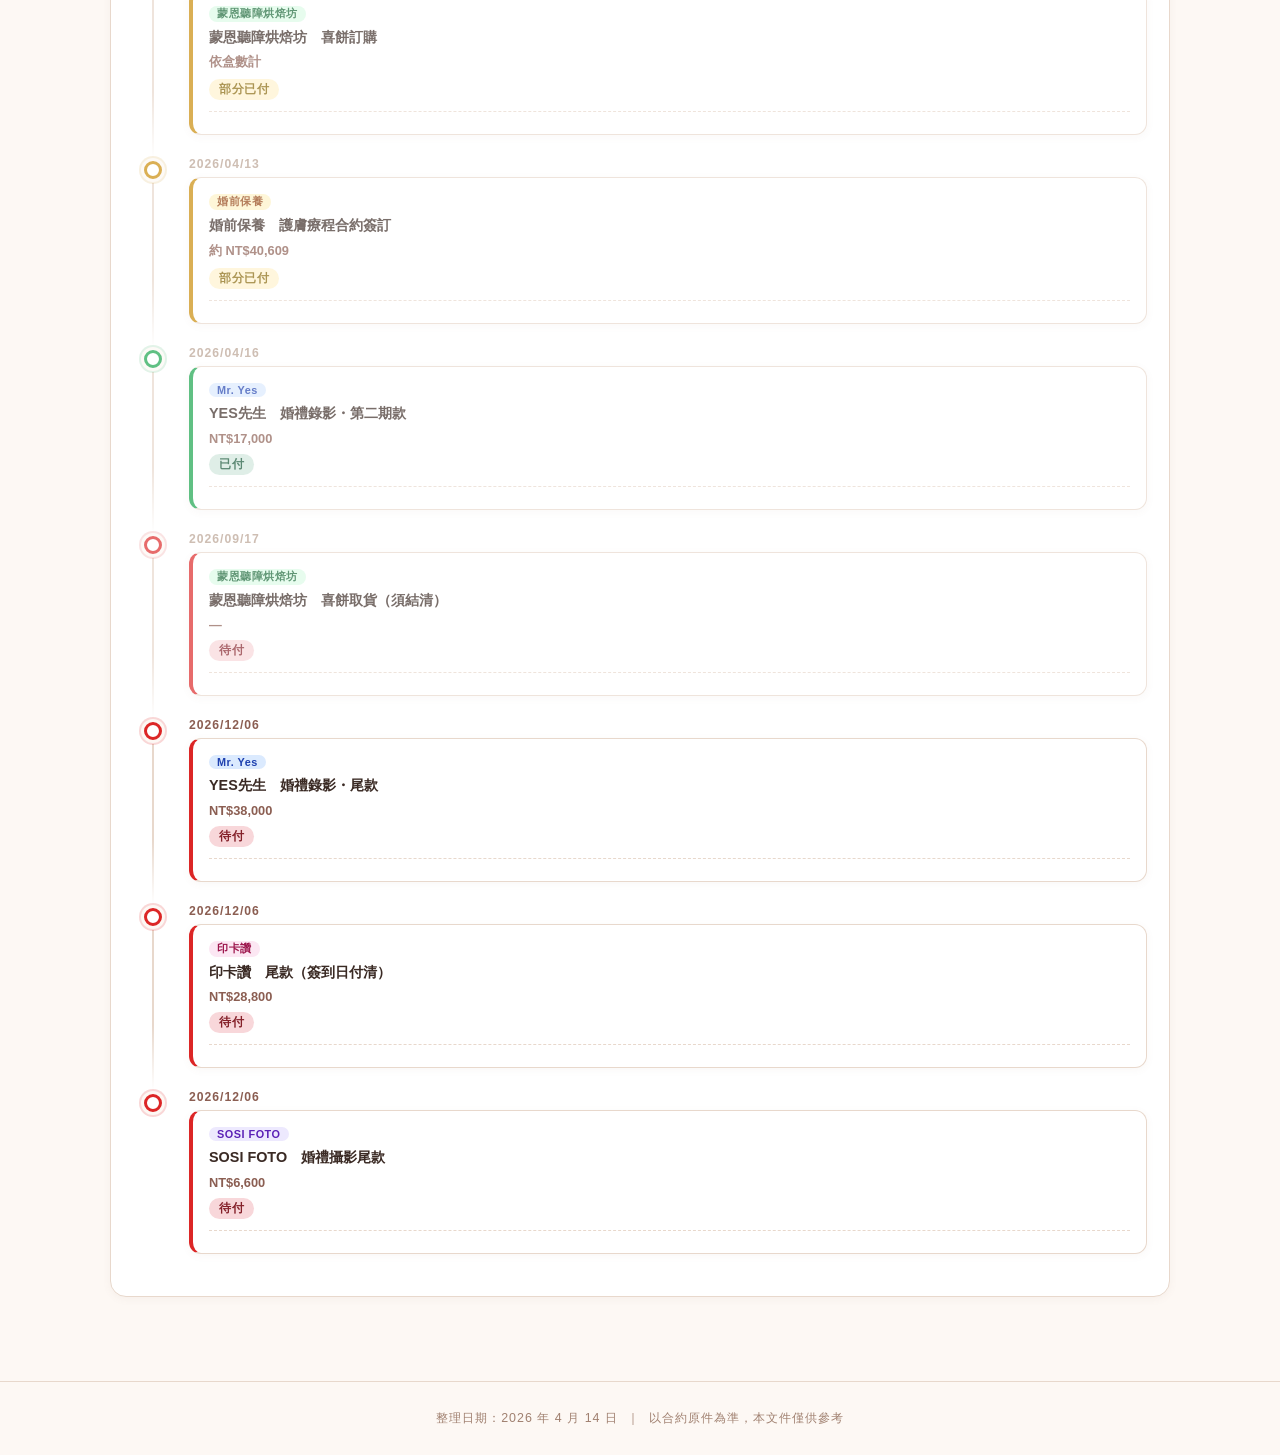
==== commit 3fb849f8: "重構廠商頁面：所有資料集中至 vendors.js，動態渲染 - 新增 vendors.js：集中管理所有廠商合約資料 - 新增 vendor.html：單一通用頁面，依 ?v= 參數渲染各廠商 - " ====
--- a/index.html
+++ b/index.html
@@ -5,18 +5,14 @@
   <meta name="viewport" content="width=device-width, initial-scale=1.0" />
   <title>婚禮外包商總覽</title>
   <link rel="stylesheet" href="style.css" />
+  <script src="vendors.js"></script>
   <script src="https://accounts.google.com/gsi/client" async></script>
 </head>
 <body>
 
-<nav>
+<nav id="main-nav">
   <a class="nav-brand" href="index.html">季浤 ♡ 柔瑄</a>
   <a href="index.html" class="active">總覽</a>
-  <a href="sosi.html">SOSI FOTO</a>
-  <a href="inkajan.html">印卡讚</a>
-  <a href="mongen.html">蒙恩烘焙坊</a>
-  <a href="mryes.html">Mr. Yes</a>
-  <a href="beauty.html">婚前保養</a>
   <div class="nav-auth">
     <div id="g-btn-wrapper"></div>
     <div id="nav-user" style="display:none;">
@@ -58,79 +54,8 @@
     </div>
   </div>
 
-  <!-- 廠商卡片 -->
-  <div class="vendor-grid">
-
-    <a class="vendor-tile" href="sosi.html">
-      <span class="tile-arrow">→</span>
-      <div class="tile-icon" style="background:#ede9fe;">📷</div>
-      <div class="tag tag-photo">攝影工作室</div>
-      <h3>SOSI FOTO</h3>
-      <div class="tile-cat">婚紗拍攝 ＋ 婚禮攝影紀錄</div>
-      <span class="badge badge-partial">訂金已付・尾款待付</span>
-      <div class="tile-amount" style="margin-top:12px;">NT$59,600</div>
-      <div class="tile-note">
-        已付 NT$53,000（4期）・尾款 NT$6,600<br />
-        合約日：2025/04/11　地點：台北漢來大飯店
-      </div>
-    </a>
-
-    <a class="vendor-tile" href="inkajan.html">
-      <span class="tile-arrow">→</span>
-      <div class="tile-icon" style="background:#fce7f3;">📸</div>
-      <div class="tag tag-instant">即拍服務</div>
-      <h3>印卡讚</h3>
-      <div class="tile-cat">婚禮即拍・旗艦方案</div>
-      <span class="badge badge-partial">定金已付・尾款待付</span>
-      <div class="tile-amount" style="margin-top:12px;">NT$42,070</div>
-      <div class="tile-note">
-        已付定金 NT$5,070・尾款 NT$28,800（簽到日付清）<br />
-        簽約日：2025/06/10
-      </div>
-    </a>
-
-    <a class="vendor-tile" href="mongen.html">
-      <span class="tile-arrow">→</span>
-      <div class="tile-icon" style="background:#dcfce7;">🎂</div>
-      <div class="tag tag-cake">喜餅</div>
-      <h3>蒙恩聽障烘焙坊</h3>
-      <div class="tile-cat">Amazing Grace Deaf Bakery</div>
-      <span class="badge badge-partial">訂金已付・取貨前結清</span>
-      <div class="tile-amount" style="margin-top:12px;">依盒數計算</div>
-      <div class="tile-note">
-        取貨日：2026/09/17（婚禮前 4–6 週）<br />
-        訂購日：2026/01/24　有 NT$1,000 折價券
-      </div>
-    </a>
-
-    <a class="vendor-tile" href="mryes.html">
-      <span class="tile-arrow">→</span>
-      <div class="tile-icon" style="background:#dbeafe;">🎬</div>
-      <div class="tag tag-video">婚禮錄影</div>
-      <h3>Mr. Yes（YES先生）</h3>
-      <div class="tile-cat">婚禮錄影服務</div>
-      <span class="badge badge-partial">部分已付・尾款待付</span>
-      <div class="tile-amount" style="margin-top:12px;">NT$58,000</div>
-      <div class="tile-note">
-        首席方案＋SDE（婚展優惠）<br />
-        已付 NT$20,000・尾款 NT$38,000（婚禮當天）
-      </div>
-    </a>
-
-    <a class="vendor-tile" href="beauty.html">
-      <span class="tile-arrow">→</span>
-      <div class="tile-icon" style="background:#fef3c7;">✨</div>
-      <div class="tag tag-beauty">婚前保養</div>
-      <h3>婚前護膚療程</h3>
-      <div class="tile-cat">婚禮級護膚組合（契約服務）</div>
-      <span class="badge badge-partial">合約已簽</span>
-      <div class="tile-amount" style="margin-top:12px;">約 NT$40,609</div>
-      <div class="tile-note">
-        簽約日：2026/04/13　兩份合約
-      </div>
-    </a>
-
-  </div>
+  <!-- 廠商卡片（由 vendors.js 動態渲染） -->
+  <div class="vendor-grid" id="vendor-grid"></div>
 
   <!-- 婚禮時間軸 -->
   <div class="card" style="margin-top:36px;" id="timeline-section">
@@ -158,6 +83,39 @@
 <script>
 (function () {
   'use strict';
+
+  // ── Nav ──
+  function buildNav() {
+    var nav = document.getElementById('main-nav');
+    var authHtml = nav.querySelector('.nav-auth').outerHTML;
+    nav.innerHTML =
+      '<a class="nav-brand" href="index.html">季浤 ♡ 柔瑄</a>' +
+      '<a href="index.html" class="active">總覽</a>' +
+      VENDOR_ORDER.map(function (id) {
+        return '<a href="vendor.html?v=' + id + '">' + VENDORS[id].name + '</a>';
+      }).join('') +
+      authHtml;
+  }
+
+  // ── 廠商卡片 ──
+  function buildVendorGrid() {
+    var STATUS_CLS = { paid: 'badge-paid', partial: 'badge-partial', pending: 'badge-pending', note: 'badge-note' };
+    var html = VENDOR_ORDER.map(function (id) {
+      var v = VENDORS[id];
+      var badgeCls = STATUS_CLS[v.paymentStatus] || 'badge-partial';
+      return '<a class="vendor-tile" href="vendor.html?v=' + id + '">' +
+        '<span class="tile-arrow">→</span>' +
+        '<div class="tile-icon" style="background:' + v.iconBg + ';">' + v.icon + '</div>' +
+        '<div class="tag ' + v.tagCls + '">' + v.category + '</div>' +
+        '<h3>' + v.name + '</h3>' +
+        '<div class="tile-cat">' + v.subtitle + '</div>' +
+        '<span class="badge ' + badgeCls + '">' + v.paymentBadge + '</span>' +
+        '<div class="tile-amount" style="margin-top:12px;">' + v.totalAmount + '</div>' +
+        '<div class="tile-note">' + v.tileNote + '</div>' +
+        '</a>';
+    }).join('');
+    document.getElementById('vendor-grid').innerHTML = html;
+  }
 
   var STORAGE_KEY = 'wedding_timeline_v1';
   var GOOGLE_CLIENT_ID = '687764654535-471hglnm2rse8f4jmedsut471bt2r0nq.apps.googleusercontent.com';
@@ -680,6 +638,8 @@
   };
 
   document.addEventListener('DOMContentLoaded', function () {
+    buildNav();
+    buildVendorGrid();
     updateAuthUI(); // 初始狀態：隱藏新增按鈕、顯示登入提示
     if (window.google && window.google.accounts) authInit(); // GSI 已快取時的備用呼叫
 
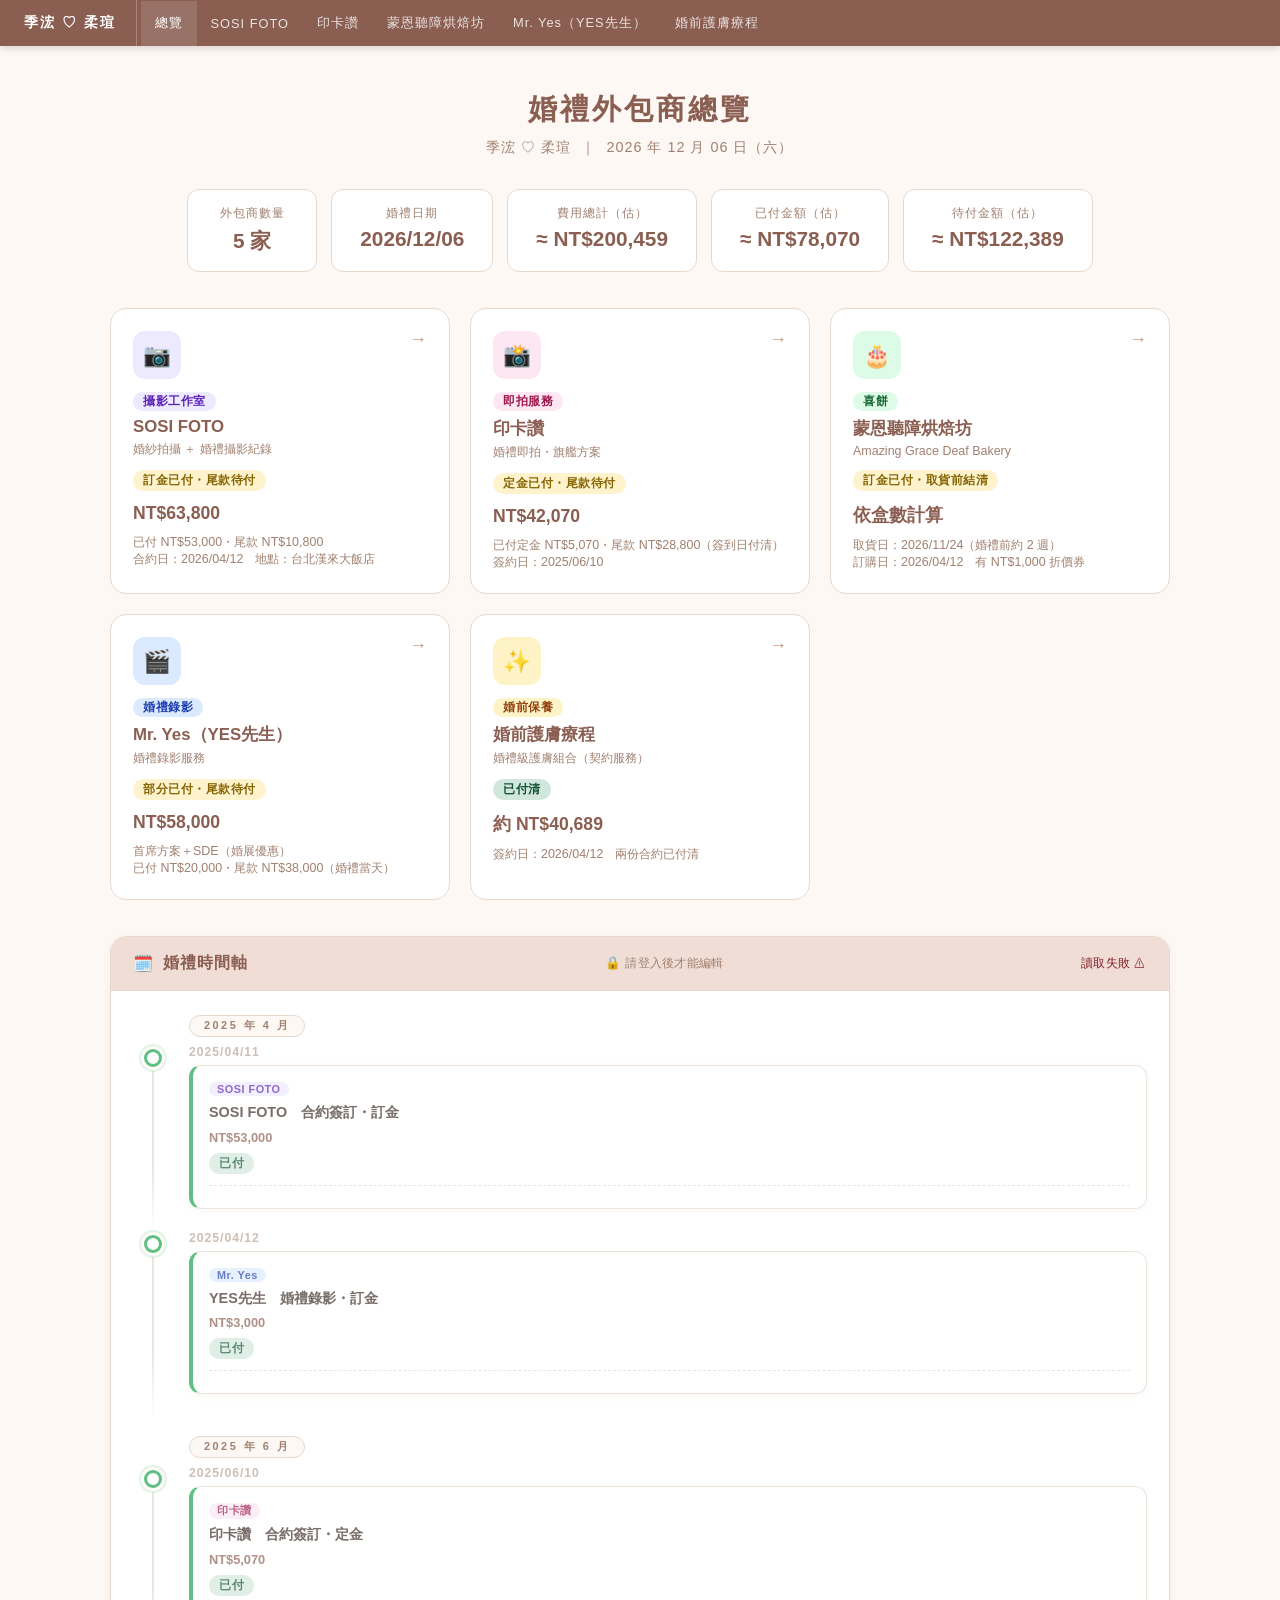
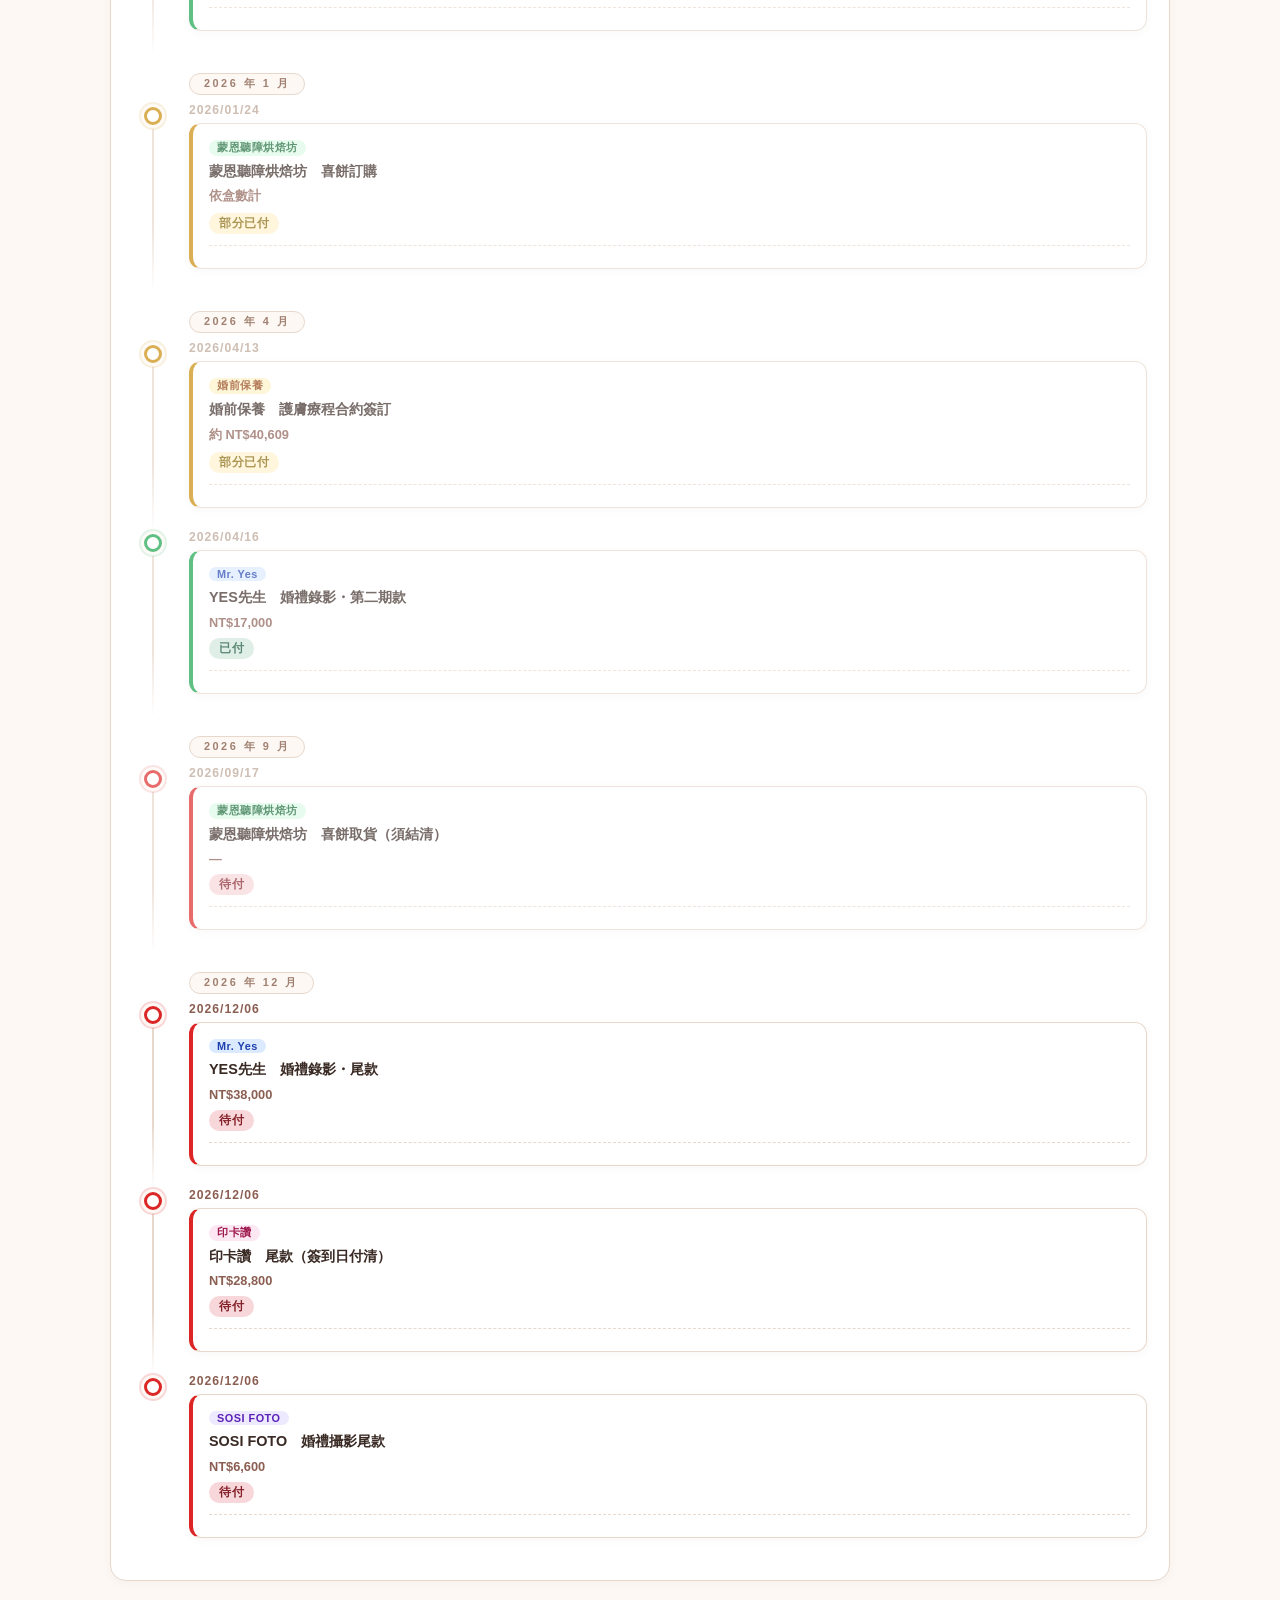
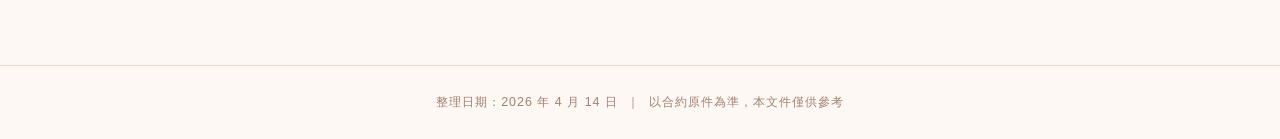
==== commit fd40cf0e: "時間軸手機優化：月份分組標題、觸控大小、編輯按鈕手機可見 Co-Authored-By: Claude Sonnet 4.6 <noreply@anthropic.com>" ====
--- a/index.html
+++ b/index.html
@@ -418,7 +418,19 @@
       container.innerHTML = '<p style="color:var(--muted);text-align:center;padding:24px 0;">尚無事項，點擊上方按鈕新增</p>';
       return;
     }
-    container.innerHTML = all.map(function (ev) { return renderItem(ev, ev.id === '__new__'); }).join('');
+    var html = '';
+    var lastMonth = '';
+    all.forEach(function (ev) {
+      var month = (ev.date || '').slice(0, 7); // YYYY/MM
+      if (month && month !== lastMonth) {
+        var parts = month.split('/');
+        var label = parts[0] + ' 年 ' + parseInt(parts[1], 10) + ' 月';
+        html += '<div class="tl-month-group"><span class="tl-month-label">' + label + '</span></div>';
+        lastMonth = month;
+      }
+      html += renderItem(ev, ev.id === '__new__');
+    });
+    container.innerHTML = html;
   }
 
   window.timelineEdit = function (btn) {
--- a/style.css
+++ b/style.css
@@ -408,6 +408,25 @@
 /* ── TIMELINE ── */
 .tl-add-btns { display: flex; gap: 8px; flex-wrap: wrap; }
 
+/* 月份分組標題 */
+.tl-month-group {
+  display: flex;
+  align-items: center;
+  padding: 20px 0 8px 56px;
+}
+.tl-month-group:first-child { padding-top: 4px; }
+.tl-month-label {
+  font-size: .68rem;
+  font-weight: 700;
+  letter-spacing: 2.5px;
+  color: var(--muted);
+  background: var(--cream);
+  padding: 3px 14px;
+  border-radius: 20px;
+  border: 1px solid var(--border);
+  white-space: nowrap;
+}
+
 .tl-add-btn-todo { background: #6d28d9 !important; }
 .tl-add-btn-todo:hover { background: #8b5cf6 !important; }
 
@@ -629,9 +648,29 @@
   gap: 16px;
 }
 
+/* 手機：沒有 hover，編輯/刪除按鈕要常駐顯示 */
+@media (hover: none) {
+  .tl-btn-icon { opacity: 0.38; }
+  .tl-todo-del { opacity: 0.5; }
+}
+
 @media (max-width: 640px) {
   .two-col { grid-template-columns: 1fr; }
   nav a { padding: 10px 10px; font-size: .75rem; }
   .vendor-grid { grid-template-columns: 1fr; }
   .page-header h1 { font-size: 1.4rem; }
-}
+
+  /* 觸控大小優化 */
+  .tl-btn-icon { padding: 7px 9px; font-size: .95rem; }
+  .tl-todo-cb  { width: 18px; height: 18px; }
+  .tl-todo-del { padding: 6px 9px; font-size: .78rem; opacity: 0.5; }
+  .tl-badge-clickable { padding: 5px 14px; font-size: .78rem; }
+  .tl-add-btn { padding: 9px 18px; font-size: .85rem; }
+  .tl-todo-add-btn { padding: 7px 12px; }
+  .tl-month-group { padding-left: 48px; }
+
+  /* 卡片左邊空間稍微壓縮，讓卡片更寬 */
+  .tl-left { width: 34px; }
+  .tl-right { padding-left: 12px; }
+  .card-body { padding: 16px 14px; }
+}
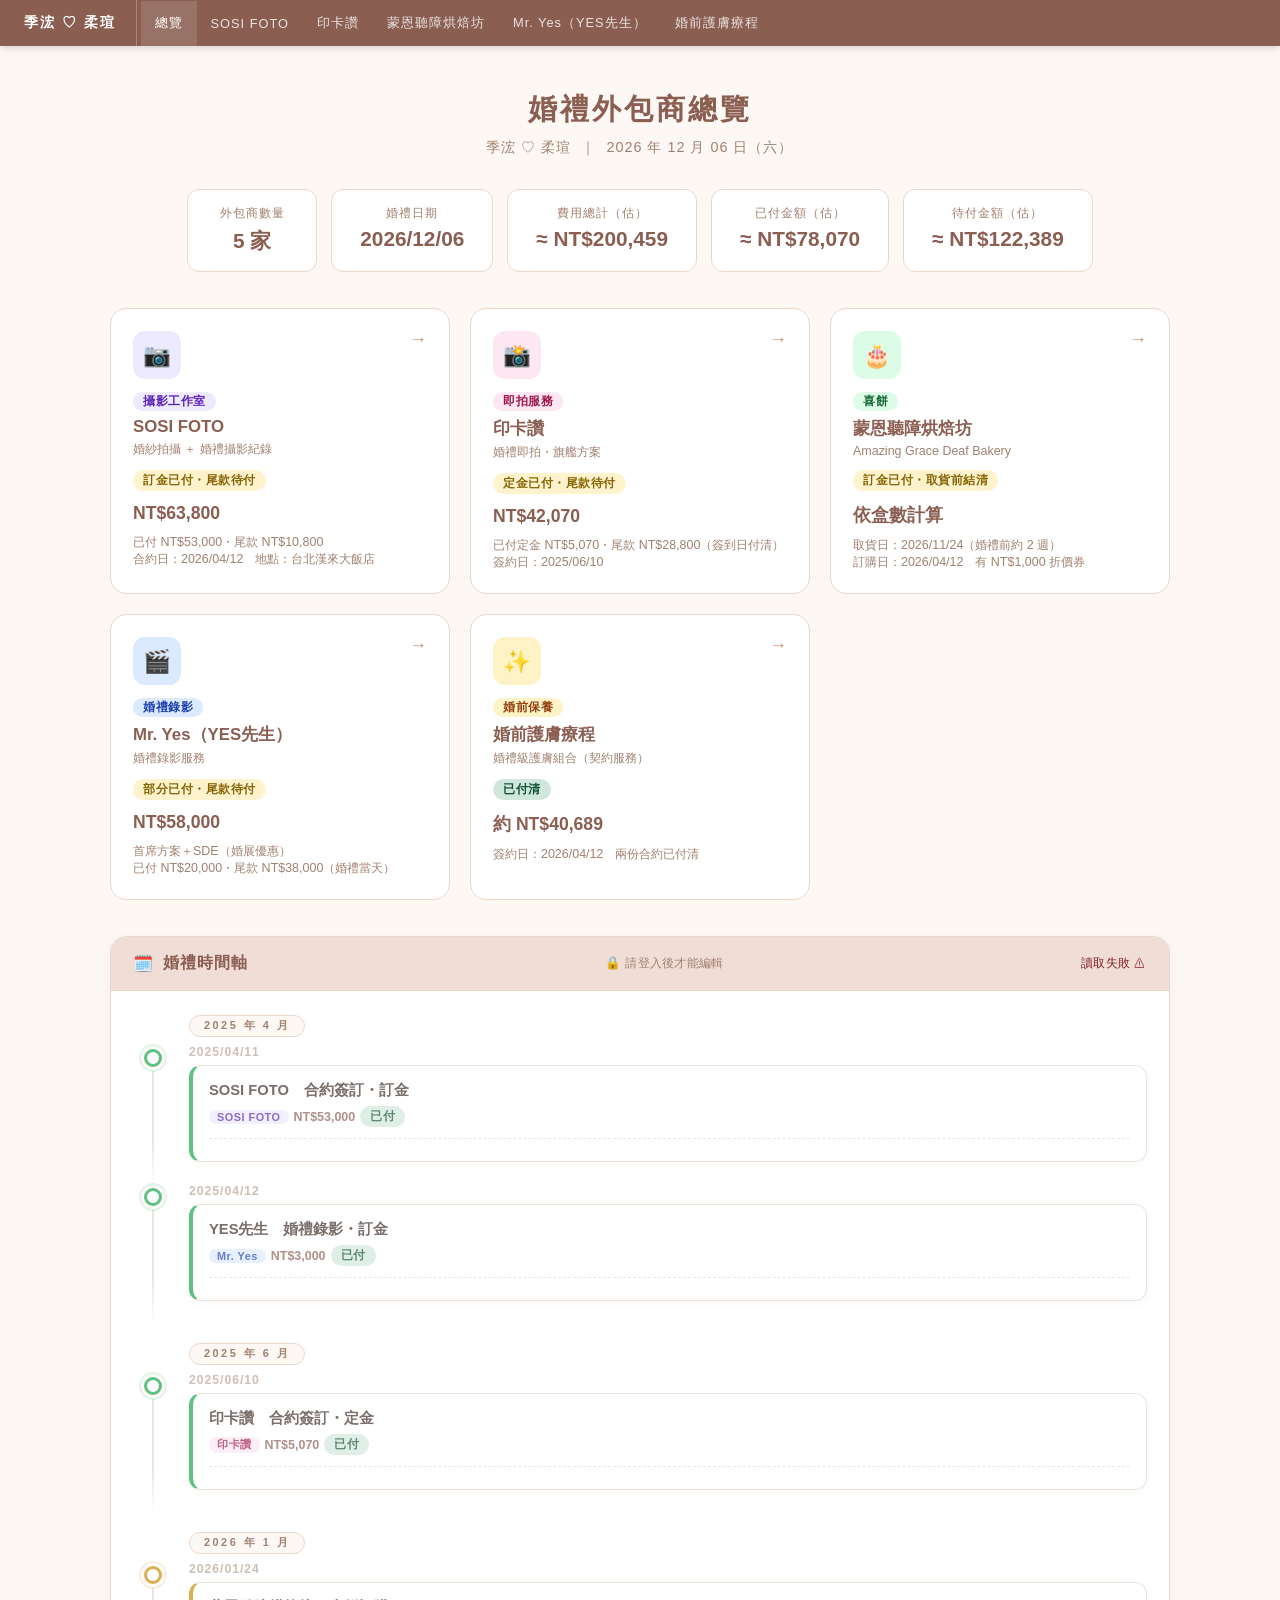
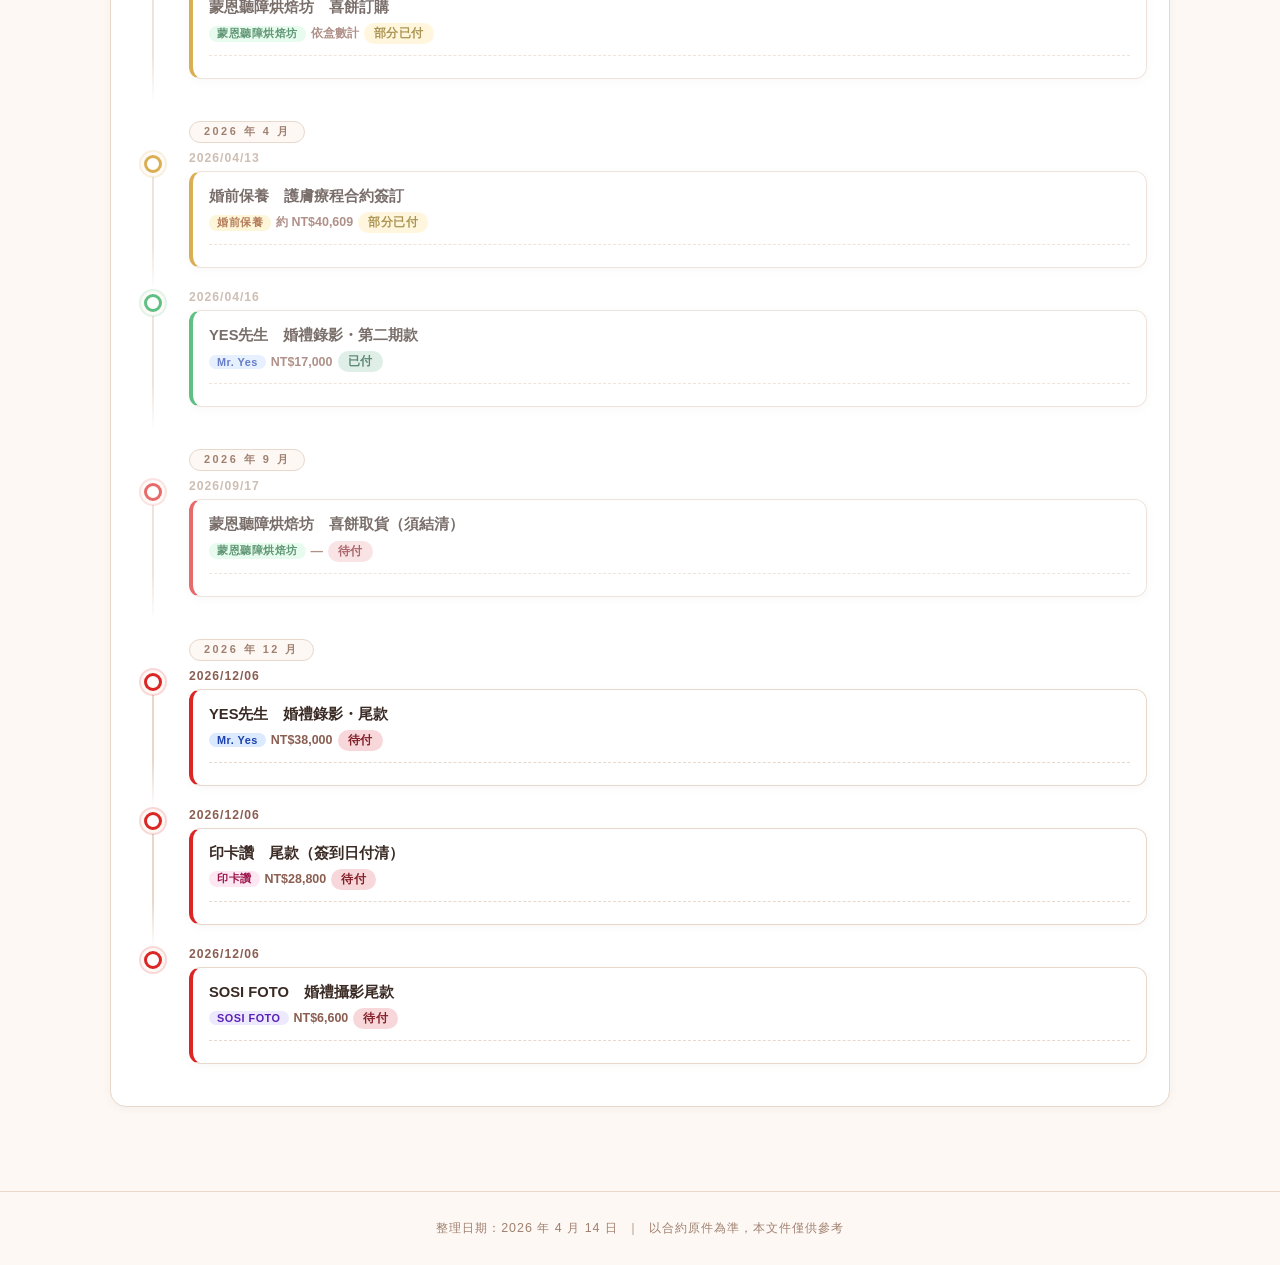
==== commit 7f890b5f: "時間軸卡片：標題移至主要位置，廠商 tag/金額/狀態改為同列；修正編輯表單未帶入原值 Co-Authored-By: Claude Sonnet 4.6 <noreply@anthropic.com" ====
--- a/index.html
+++ b/index.html
@@ -90,12 +90,24 @@
     var authHtml = nav.querySelector('.nav-auth').outerHTML;
     nav.innerHTML =
       '<a class="nav-brand" href="index.html">季浤 ♡ 柔瑄</a>' +
-      '<a href="index.html" class="active">總覽</a>' +
-      VENDOR_ORDER.map(function (id) {
-        return '<a href="vendor.html?v=' + id + '">' + VENDORS[id].name + '</a>';
-      }).join('') +
+      '<div class="nav-links">' +
+        '<a href="index.html" class="active">總覽</a>' +
+        VENDOR_ORDER.map(function (id) {
+          return '<a href="vendor.html?v=' + id + '">' + VENDORS[id].name + '</a>';
+        }).join('') +
+        '<div id="nav-links-auth"></div>' +
+      '</div>' +
+      '<button class="nav-hamburger" onclick="navToggle()" aria-label="選單" aria-expanded="false">☰</button>' +
       authHtml;
   }
+
+  window.navToggle = function () {
+    var nav = document.getElementById('main-nav');
+    var btn = nav.querySelector('.nav-hamburger');
+    var isOpen = nav.classList.toggle('nav-open');
+    btn.textContent = isOpen ? '✕' : '☰';
+    btn.setAttribute('aria-expanded', String(isOpen));
+  };
 
   // ── 廠商卡片 ──
   function buildVendorGrid() {
@@ -193,18 +205,29 @@
   function updateAuthUI() {
     var btnWrapper = document.getElementById('g-btn-wrapper');
     var userDiv = document.getElementById('nav-user');
+    var linksAuth = document.getElementById('nav-links-auth');
     if (currentUser) {
       if (btnWrapper) btnWrapper.style.display = 'none';
       if (userDiv) {
         userDiv.style.display = 'flex';
         var avatarEl = document.getElementById('nav-avatar');
-        var nameEl = document.getElementById('nav-name');
         if (avatarEl) { avatarEl.src = currentUser.picture || ''; avatarEl.style.display = currentUser.picture ? '' : 'none'; }
-        if (nameEl) nameEl.textContent = currentUser.name || currentUser.email;
+      }
+      if (linksAuth) {
+        var pic = currentUser.picture
+          ? '<img class="nav-links-auth-avatar" src="' + esc(currentUser.picture) + '" alt="" />'
+          : '';
+        linksAuth.innerHTML =
+          '<div class="nav-links-auth-user">' +
+            pic +
+            '<span class="nav-links-auth-name">' + esc(currentUser.name || currentUser.email) + '</span>' +
+            '<button class="nav-links-auth-signout" onclick="authSignOut()">登出</button>' +
+          '</div>';
       }
     } else {
       if (btnWrapper) btnWrapper.style.display = '';
       if (userDiv) userDiv.style.display = 'none';
+      if (linksAuth) linksAuth.innerHTML = '<div class="nav-links-hint-row">🔒 尚未登入，無法編輯</div>';
     }
     var addBtns = document.querySelector('.tl-add-btns');
     var loginHint = document.getElementById('tl-login-hint');
@@ -215,6 +238,12 @@
   window.authSignOut = function () {
     if (window.google) google.accounts.id.disableAutoSelect();
     currentUser = null;
+    var nav = document.getElementById('main-nav');
+    if (nav) {
+      nav.classList.remove('nav-open');
+      var btn = nav.querySelector('.nav-hamburger');
+      if (btn) btn.textContent = '☰';
+    }
     updateAuthUI();
     renderTimeline();
   };
@@ -382,7 +411,6 @@
           '<div class="' + dateCls + '">' + fmtDate(ev.date) + todayTag + '</div>' +
           '<div class="' + cardCls + '">' +
             '<div class="tl-view"' + viewStyle + '>' +
-              (typeTag ? '<div class="tl-type-tag-row">' + typeTag + '</div>' : '') +
               '<div class="tl-title-row">' +
                 '<span class="tl-title-text">' + esc(ev.title) + '</span>' +
                 (canEdit
@@ -392,8 +420,11 @@
                     '</div>'
                   : '') +
               '</div>' +
-              (isVendor && ev.amount ? '<div class="tl-amount-text">' + esc(ev.amount) + '</div>' : '') +
-              badgeHtml +
+              '<div class="tl-meta-row">' +
+                (typeTag || '') +
+                (isVendor && ev.amount ? '<span class="tl-amount-text">' + esc(ev.amount) + '</span>' : '') +
+                badgeHtml +
+              '</div>' +
               renderTodos(ev) +
             '</div>' +
             '<div class="tl-edit"' + editStyle + '>' +
@@ -423,10 +454,12 @@
     all.forEach(function (ev) {
       var month = (ev.date || '').slice(0, 7); // YYYY/MM
       if (month && month !== lastMonth) {
-        var parts = month.split('/');
-        var label = parts[0] + ' 年 ' + parseInt(parts[1], 10) + ' 月';
-        html += '<div class="tl-month-group"><span class="tl-month-label">' + label + '</span></div>';
         lastMonth = month;
+        if (/^\d{4}\/\d{2}$/.test(month)) {
+          var parts = month.split('/');
+          var label = parts[0] + ' 年 ' + parseInt(parts[1], 10) + ' 月';
+          html += '<div class="tl-month-group"><span class="tl-month-label">' + label + '</span></div>';
+        }
       }
       html += renderItem(ev, ev.id === '__new__');
     });
@@ -435,8 +468,18 @@
 
   window.timelineEdit = function (btn) {
     var item = btn.closest('.tl-item');
+    var numId = Number(item.dataset.id);
     item.querySelector('.tl-view').style.display = 'none';
-    item.querySelector('.tl-edit').style.display = 'block';
+    var editEl = item.querySelector('.tl-edit');
+    editEl.style.display = 'block';
+    // 從 localStorage 取原始資料，直接寫入 .value（不依賴 HTML attribute）
+    var ev = getEvents().find(function (e) { return e.id === numId; });
+    if (!ev) return;
+    editEl.querySelectorAll('.tl-inp').forEach(function (inp) {
+      var field = inp.dataset.field;
+      if (!field) return;
+      inp.value = field === 'date' ? dateToInput(ev.date) : (ev[field] != null ? String(ev[field]) : '');
+    });
   };
 
   window.timelineCancelEdit = function (btn) {
@@ -652,6 +695,10 @@
   document.addEventListener('DOMContentLoaded', function () {
     buildNav();
     buildVendorGrid();
+    document.addEventListener('click', function (e) {
+      var nav = document.getElementById('main-nav');
+      if (nav && !nav.contains(e.target)) nav.classList.remove('nav-open');
+    });
     updateAuthUI(); // 初始狀態：隱藏新增按鈕、顯示登入提示
     if (window.google && window.google.accounts) authInit(); // GSI 已快取時的備用呼叫
 
--- a/style.css
+++ b/style.css
@@ -66,6 +66,26 @@
   background: rgba(255,255,255,.12);
 }
 
+/* ── NAV HAMBURGER ── */
+.nav-hamburger {
+  display: none;
+  background: none;
+  border: none;
+  color: #fff;
+  font-size: 1.4rem;
+  cursor: pointer;
+  padding: 10px 14px;
+  line-height: 1;
+  border-radius: 6px;
+  transition: background .15s;
+  flex-shrink: 0;
+  margin-left: auto;
+}
+.nav-hamburger:hover { background: rgba(255,255,255,.14); }
+
+.nav-links { display: flex; align-items: center; }
+.nav-links a { white-space: nowrap; }
+
 /* ── NAV AUTH ── */
 .nav-auth {
   margin-left: auto;
@@ -86,27 +106,56 @@
   border: 2px solid rgba(255,255,255,.5);
   object-fit: cover;
 }
-#nav-name {
-  font-size: .78rem;
-  color: rgba(255,255,255,.9);
-  max-width: 110px;
+#nav-name { display: none; }    /* 名字隱藏，改顯示在漢堡選單 */
+.nav-signout { display: none; } /* 登出按鈕隱藏，改放漢堡選單 */
+
+/* ── 漢堡選單內的登入/登出區塊 ── */
+#nav-links-auth {
+  display: none; /* 桌機版隱藏 */
+  border-top: 1px solid rgba(255,255,255,.15);
+  margin-top: 4px;
+}
+.nav-links-auth-user {
+  display: flex;
+  align-items: center;
+  gap: 10px;
+  padding: 12px 20px;
+}
+.nav-links-auth-avatar {
+  width: 28px; height: 28px;
+  border-radius: 50%;
+  border: 2px solid rgba(255,255,255,.4);
+  object-fit: cover;
+  flex-shrink: 0;
+}
+.nav-links-auth-name {
+  font-size: .84rem;
+  color: rgba(255,255,255,.88);
+  flex: 1;
   overflow: hidden;
   text-overflow: ellipsis;
   white-space: nowrap;
 }
-.nav-signout {
+.nav-links-auth-signout {
   background: rgba(255,255,255,.15);
   border: 1px solid rgba(255,255,255,.3);
   color: rgba(255,255,255,.85);
-  font-size: .7rem;
-  padding: 3px 10px;
+  font-size: .74rem;
+  padding: 4px 12px;
   border-radius: 20px;
   cursor: pointer;
   font-family: inherit;
   transition: background .15s;
   white-space: nowrap;
-}
-.nav-signout:hover { background: rgba(255,255,255,.28); }
+  flex-shrink: 0;
+}
+.nav-links-auth-signout:hover { background: rgba(255,255,255,.28); }
+.nav-links-hint-row {
+  padding: 13px 20px;
+  font-size: .82rem;
+  color: rgba(255,255,255,.65);
+  letter-spacing: .3px;
+}
 
 /* ── PAGE HEADER ── */
 .page-header {
@@ -524,11 +573,15 @@
 
 .tl-title-row {
   display: flex; justify-content: space-between;
-  align-items: flex-start; gap: 8px; margin-bottom: 6px;
-}
-.tl-title-text { font-size: .9rem; font-weight: 600; color: var(--text); line-height: 1.5; }
-
-.tl-amount-text { font-size: .8rem; color: var(--rose-dk); font-weight: 700; margin-bottom: 8px; }
+  align-items: flex-start; gap: 8px; margin-bottom: 5px;
+}
+.tl-title-text { font-size: .92rem; font-weight: 700; color: var(--text); line-height: 1.5; }
+
+.tl-meta-row {
+  display: flex; align-items: center; flex-wrap: wrap;
+  gap: 5px; margin-top: 2px; margin-bottom: 2px;
+}
+.tl-amount-text { font-size: .78rem; color: var(--rose-dk); font-weight: 700; }
 
 .tl-btns { display: flex; gap: 2px; flex-shrink: 0; margin-top: -4px; }
 
@@ -648,6 +701,40 @@
   gap: 16px;
 }
 
+/* 漢堡選單（820px 以下展開） */
+@media (max-width: 820px) {
+  nav {
+    flex-wrap: nowrap;
+    position: relative;
+    padding: 0 12px;
+  }
+  .nav-hamburger { display: flex; align-items: center; }
+  .nav-auth { margin-left: 0; }
+
+  .nav-links {
+    display: none;
+    position: absolute;
+    top: 100%;
+    left: 0;
+    right: 0;
+    flex-direction: column;
+    align-items: stretch;
+    background: var(--rose-dk);
+    z-index: 200;
+    box-shadow: 0 6px 20px rgba(0,0,0,.2);
+    border-top: 1px solid rgba(255,255,255,.15);
+  }
+  nav.nav-open .nav-links { display: flex; }
+  .nav-links a {
+    padding: 14px 20px !important;
+    font-size: .88rem !important;
+    border-bottom: 1px solid rgba(255,255,255,.09);
+    width: 100%;
+  }
+  .nav-links a:last-child { border-bottom: none; }
+  #nav-links-auth { display: block; }
+}
+
 /* 手機：沒有 hover，編輯/刪除按鈕要常駐顯示 */
 @media (hover: none) {
   .tl-btn-icon { opacity: 0.38; }
